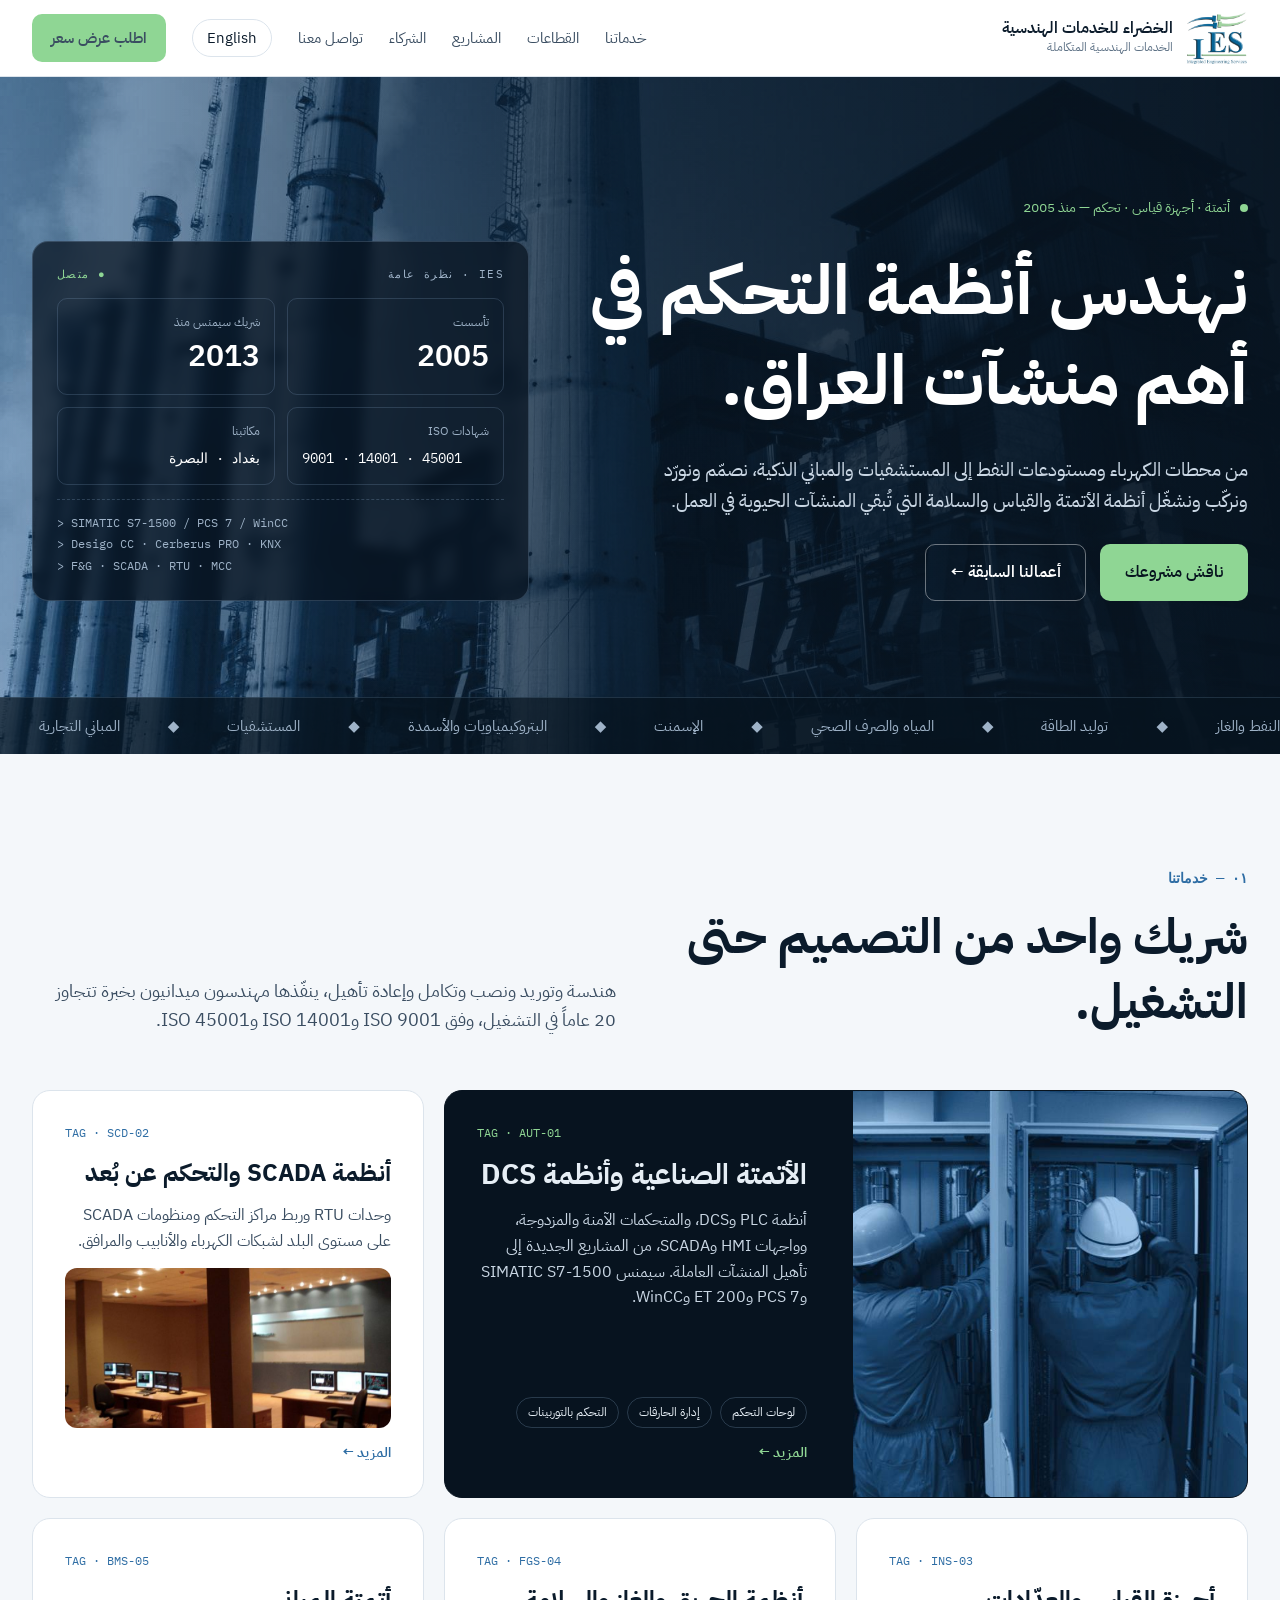
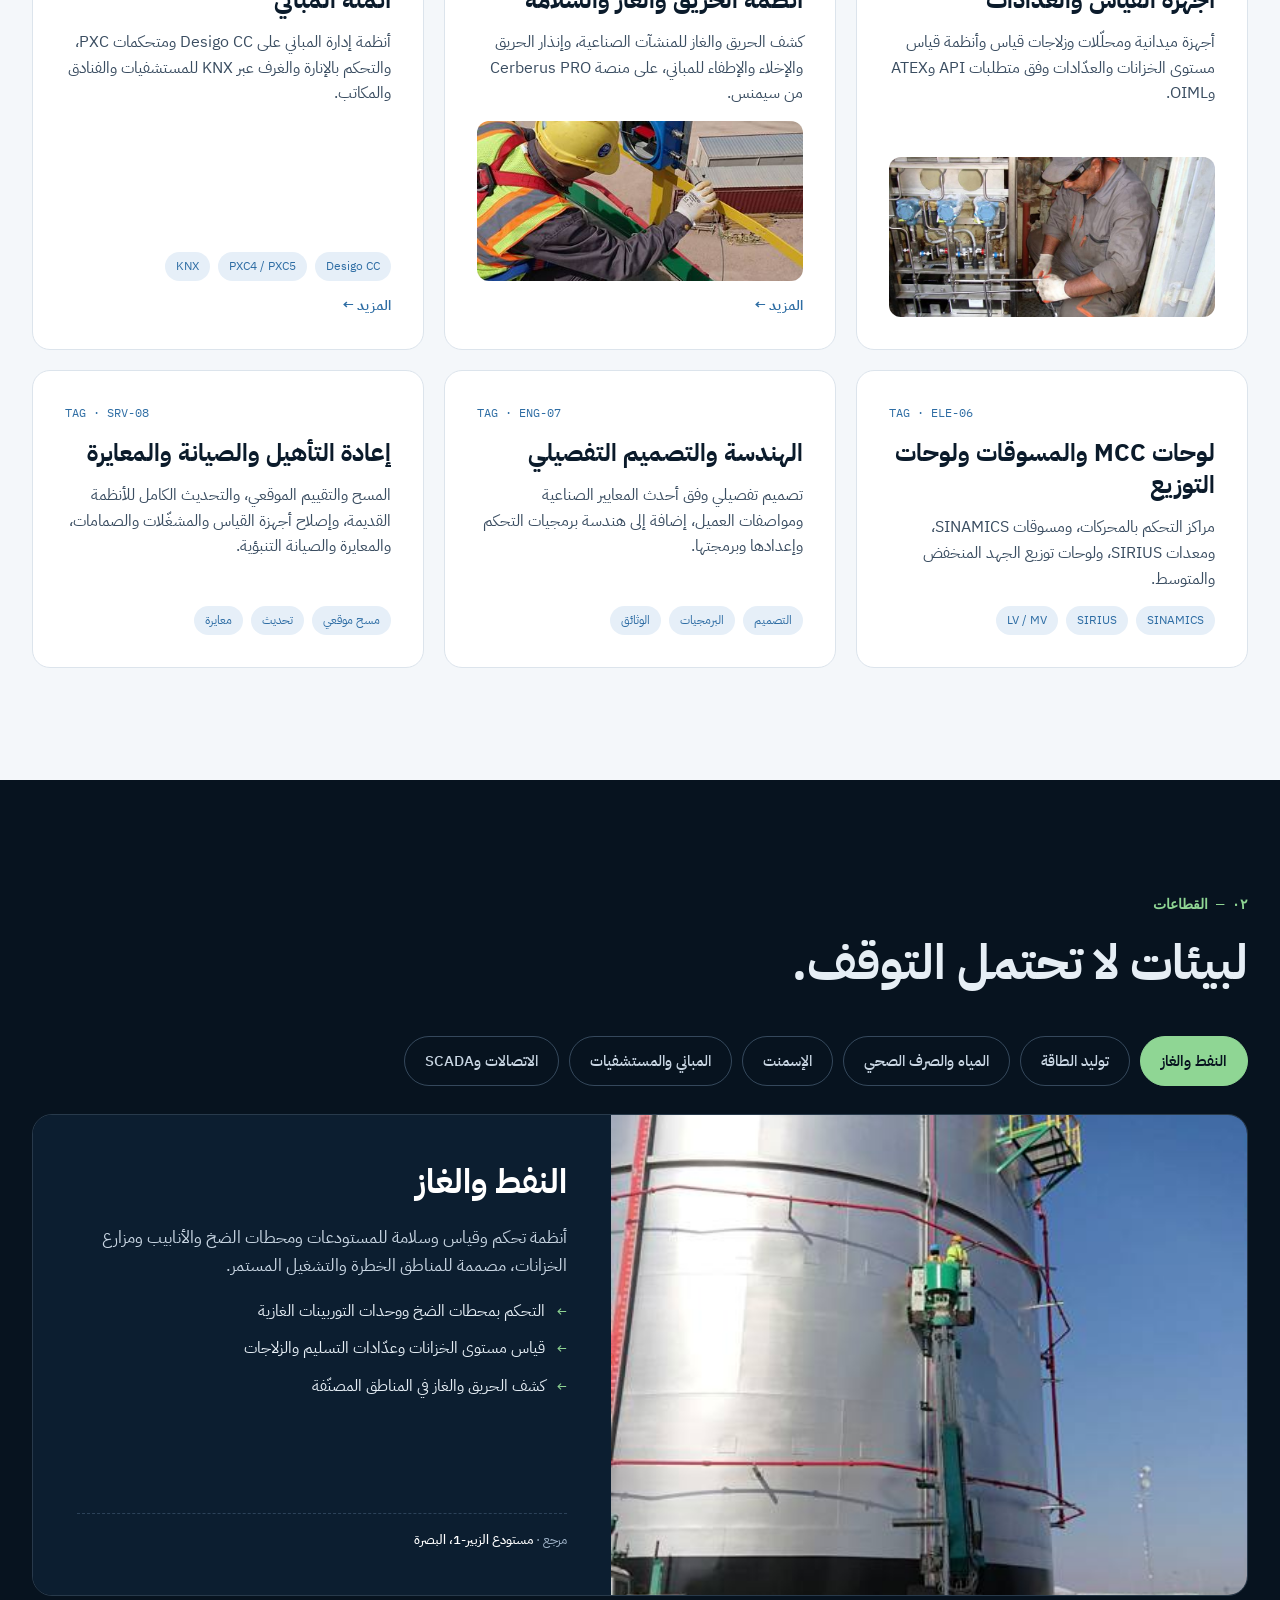
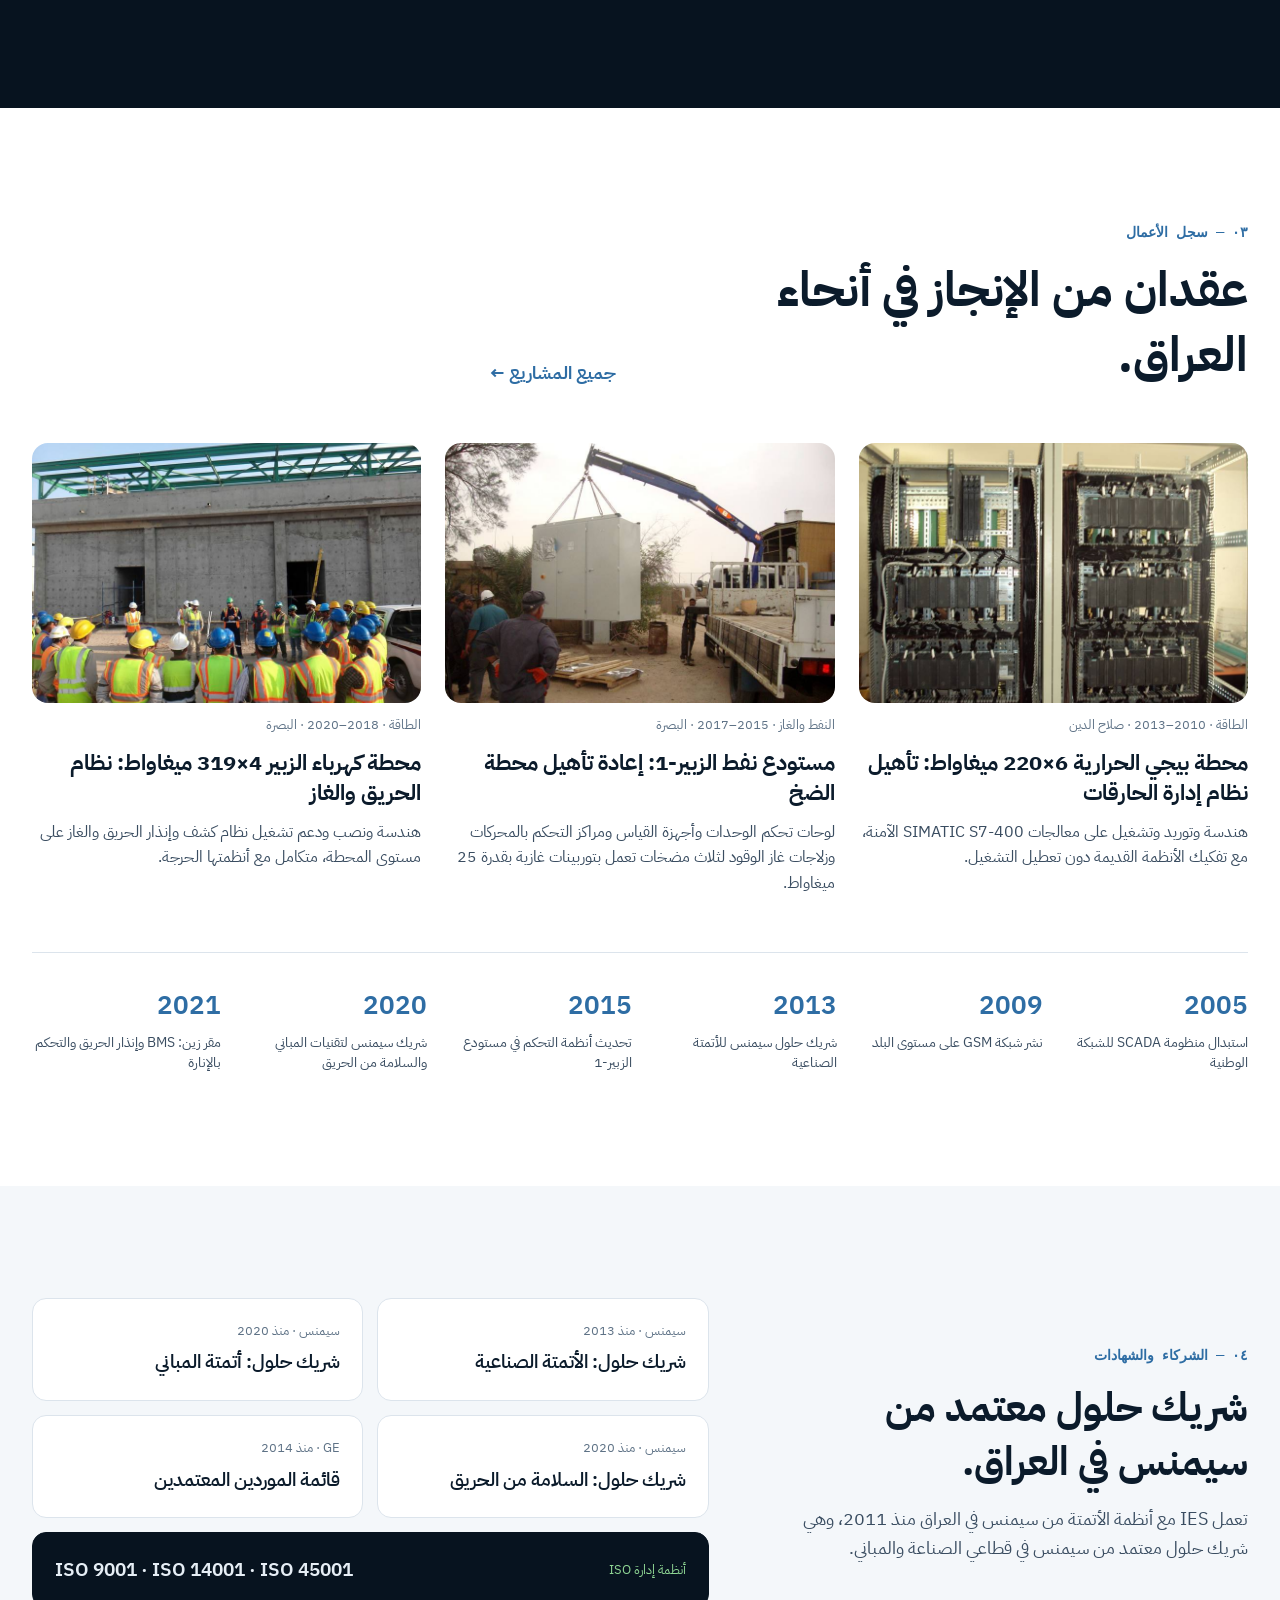
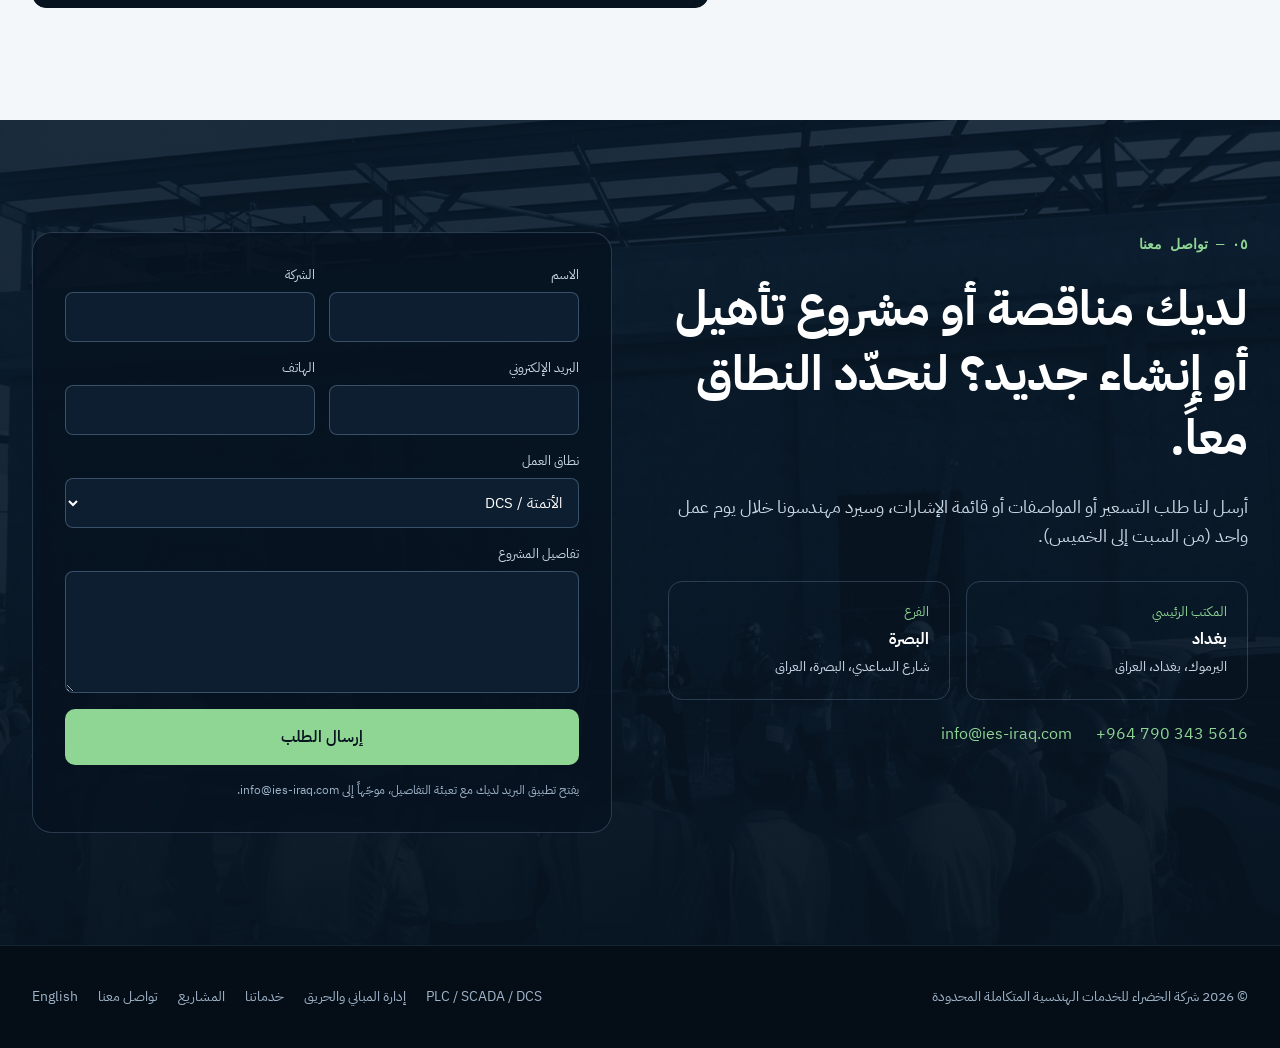
==== ar/index.html @ 43e73bf7 "Release IES-26-001-WEB-R5 (26.11.2026, Test): service pages BMS & Fire Safety, PLC/SCADA/DCS (EN+AR)" ====
<!doctype html>
<html lang="ar" dir="rtl">
<head>
<meta charset="utf-8">
<meta name="viewport" content="width=device-width, initial-scale=1">
<meta name="ies-site-id" content="IES-26-001-WEB-R5">
<meta name="ies-site-release" content="2026-11-26">
<meta name="robots" content="noindex, nofollow">
<meta name="ies-site-status" content="Test">
<link rel="canonical" href="https://al-khadraa.ai/ar/">
<link rel="alternate" hreflang="en" href="https://al-khadraa.ai/">
<link rel="alternate" hreflang="ar" href="https://al-khadraa.ai/ar/">
<link rel="alternate" hreflang="x-default" href="https://al-khadraa.ai/">
<title>الخضراء للخدمات الهندسية | أتمتة وتحكم في العراق</title>
<meta name="description" content="الخضراء للخدمات الهندسية المتكاملة، بغداد: أنظمة الأتمتة وPLC/SCADA وأجهزة القياس وكشف الحريق والغاز وإدارة المباني بتقنيات سيمنس في العراق منذ 2005.">
<link rel="icon" href="../favicon.ico">
<link rel="icon" type="image/png" href="../assets/img/favicon.png">
<link rel="preconnect" href="https://fonts.googleapis.com">
<link rel="preconnect" href="https://fonts.gstatic.com" crossorigin>
<link href="https://fonts.googleapis.com/css2?family=IBM+Plex+Sans+Arabic:wght@400;500;600;700&amp;family=IBM+Plex+Mono:wght@400;500&amp;family=Space+Grotesk:wght@600&amp;display=swap" rel="stylesheet">
<link rel="stylesheet" href="../assets/css/style.css">
<meta property="og:type" content="website">
<meta property="og:site_name" content="Al-Khadraa IES">
<meta property="og:title" content="الخضراء للخدمات الهندسية | أتمتة وتحكم في العراق">
<meta property="og:description" content="الخضراء للخدمات الهندسية المتكاملة، بغداد: أنظمة الأتمتة وPLC/SCADA وأجهزة القياس وكشف الحريق والغاز وإدارة المباني بتقنيات سيمنس في العراق منذ 2005.">
<meta property="og:url" content="https://al-khadraa.ai/ar/">
<meta property="og:image" content="https://al-khadraa.com/assets/img/og.jpg">
<meta property="og:locale" content="ar_IQ">
<meta property="og:locale:alternate" content="en_US">
<meta name="twitter:card" content="summary_large_image">
<script type="application/ld+json">{"@context": "https://schema.org", "@type": "ProfessionalService", "@id": "https://al-khadraa.com/#org", "name": "Al-Khadraa Integrated Engineering Services Co. Ltd.", "alternateName": ["Al-Khadraa IES", "IES", "الخضراء للخدمات الهندسية المتكاملة"], "url": "https://al-khadraa.com/", "logo": "https://al-khadraa.com/assets/img/logo-color.png", "image": "https://al-khadraa.com/assets/img/og.jpg", "foundingDate": "2005", "email": "info@ies-iraq.com", "telephone": "+964 790 343 5616", "areaServed": ["IQ", "Middle East"], "address": {"@type": "PostalAddress", "addressLocality": "Al-Yarmouk, Baghdad", "addressCountry": "IQ"}, "department": [{"@type": "ProfessionalService", "name": "Al-Khadraa IES Basra Branch", "address": {"@type": "PostalAddress", "streetAddress": "Al Saady Street", "addressLocality": "Basra", "addressCountry": "IQ"}}], "knowsAbout": ["Industrial automation", "PLC", "SCADA", "DCS", "Siemens SIMATIC", "Instrumentation", "Fire and gas systems", "Building management systems", "Fire alarm systems", "KNX"], "openingHours": "Sa-Th 08:00-16:00"}</script>
<script type="application/ld+json">{"@context": "https://schema.org", "@type": "WebPage", "url": "https://al-khadraa.ai/ar/", "name": "الخضراء للخدمات الهندسية | أتمتة وتحكم في العراق", "inLanguage": "ar", "description": "الخضراء للخدمات الهندسية المتكاملة، بغداد: أنظمة الأتمتة وPLC/SCADA وأجهزة القياس وكشف الحريق والغاز وإدارة المباني بتقنيات سيمنس في العراق منذ 2005.", "publisher": {"@id": "https://al-khadraa.com/#org"}}</script>
</head>
<body>
<a class="skip" href="#main">انتقل إلى المحتوى</a>

<header class="hdr">
<div class="wrap">
<a class="brand" href="index.html" aria-label="الصفحة الرئيسية">
<img src="../assets/img/logo-color.png" alt="شعار IES" width="63" height="52">
<span><b>الخضراء للخدمات الهندسية</b><small>الخدمات الهندسية المتكاملة</small></span>
</a>
<button class="menu-btn" type="button" aria-label="القائمة" aria-expanded="false" aria-controls="nav"><svg width="20" height="20" viewBox="0 0 24 24" fill="none" stroke="currentColor" stroke-width="2" stroke-linecap="round" aria-hidden="true"><path d="M4 7h16M4 12h16M4 17h16"/></svg></button>
<nav class="nav" id="nav" aria-label="القائمة الرئيسية">
<a href="#capabilities">خدماتنا</a>
<a href="#industries">القطاعات</a>
<a href="projects.html">المشاريع</a>
<a href="#partners">الشركاء</a>
<a href="#contact">تواصل معنا</a>
<a class="lang" href="../" lang="en" hreflang="en">English</a>
<a class="btn btn-g" href="#contact">اطلب عرض سعر</a>
</nav>
</div>
</header>

<main id="main">
<section class="hero dark" aria-labelledby="h1">
<div class="wrap">
<div class="copy">
<div class="live"><span class="dot"></span>أتمتة · أجهزة قياس · تحكم — منذ 2005</div>
<h1 id="h1">نهندس أنظمة التحكم في أهم منشآت العراق.</h1>
<p>من محطات الكهرباء ومستودعات النفط إلى المستشفيات والمباني الذكية، نصمّم ونورّد ونركّب ونشغّل أنظمة الأتمتة والقياس والسلامة التي تُبقي المنشآت الحيوية في العمل.</p>
<div class="ctas"><a class="btn btn-g" href="#contact">ناقش مشروعك</a><a class="btn btn-o" href="projects.html">أعمالنا السابقة ←</a></div>
</div>
<div class="hud" aria-label="نظرة عامة على الشركة">
<div class="hud-top"><span>IES · نظرة عامة</span><span>● متصل</span></div>
<div class="hud-grid">
<div class="hud-cell"><small>تأسست</small><strong>2005</strong></div>
<div class="hud-cell"><small>شريك سيمنس منذ</small><strong>2013</strong></div>
<div class="hud-cell"><small>شهادات ISO</small><span dir="ltr">9001 · 14001 · 45001</span></div>
<div class="hud-cell"><small>مكاتبنا</small><span>بغداد · البصرة</span></div>
</div>
<div class="hud-log">&gt; SIMATIC S7-1500 / PCS 7 / WinCC<br>&gt; Desigo CC · Cerberus PRO · KNX<br>&gt; F&amp;G · SCADA · RTU · MCC</div>
</div>
</div>
<div class="marquee" aria-hidden="true"><div class="marquee-track">
<span>النفط والغاز</span><span>◆</span><span>توليد الطاقة</span><span>◆</span><span>المياه والصرف الصحي</span><span>◆</span><span>الإسمنت</span><span>◆</span><span>البتروكيمياويات والأسمدة</span><span>◆</span><span>المستشفيات</span><span>◆</span><span>المباني التجارية</span><span>◆</span><span>الصناعات الدوائية</span><span>◆</span>
<span>النفط والغاز</span><span>◆</span><span>توليد الطاقة</span><span>◆</span><span>المياه والصرف الصحي</span><span>◆</span><span>الإسمنت</span><span>◆</span><span>البتروكيمياويات والأسمدة</span><span>◆</span><span>المستشفيات</span><span>◆</span><span>المباني التجارية</span><span>◆</span><span>الصناعات الدوائية</span><span>◆</span>
</div></div>
</section>

<section id="capabilities" class="sec" aria-labelledby="cap-h">
<div class="wrap">
<div class="sec-head rv">
<div class="t"><div class="eyebrow">٠١ — خدماتنا</div><h2 id="cap-h">شريك واحد من التصميم حتى التشغيل.</h2></div>
<p class="lead">هندسة وتوريد ونصب وتكامل وإعادة تأهيل، ينفّذها مهندسون ميدانيون بخبرة تتجاوز 20 عاماً في التشغيل، وفق ISO 9001 وISO 14001 وISO 45001.</p>
</div>
<div class="bento">
<article class="card feature rv">
<img src="../assets/img/panel-duo-sm.jpg" alt="مهندسو IES يوصلون لوحات تحكم PLC" loading="lazy" width="800" height="600">
<div class="in">
<div class="tag">TAG · AUT-01</div>
<h3>الأتمتة الصناعية وأنظمة DCS</h3>
<p>أنظمة PLC وDCS، والمتحكمات الآمنة والمزدوجة، وواجهات HMI وSCADA، من المشاريع الجديدة إلى تأهيل المنشآت العاملة. سيمنس SIMATIC S7-1500 وPCS 7 وET 200 وWinCC.</p>
<div class="chips"><span>لوحات التحكم</span><span>إدارة الحارقات</span><span>التحكم بالتوربينات</span></div>
<a class="more" href="plc-scada-automation.html">المزيد ←</a></div>
</article>
<article class="card rv"><div class="tag">TAG · SCD-02</div><h3>أنظمة SCADA والتحكم عن بُعد</h3><p>وحدات RTU وربط مراكز التحكم ومنظومات SCADA على مستوى البلد لشبكات الكهرباء والأنابيب والمرافق.</p><img src="../assets/img/control-sm.jpg" alt="محطات عمل غرفة تحكم SCADA" loading="lazy" width="800" height="600"><a class="more" href="plc-scada-automation.html">المزيد ←</a></article>
<article class="card rv"><div class="tag">TAG · INS-03</div><h3>أجهزة القياس والعدّادات</h3><p>أجهزة ميدانية ومحلّلات وزلاجات قياس وأنظمة قياس مستوى الخزانات والعدّادات وفق متطلبات API وATEX وOIML.</p><img src="../assets/img/instr-sm.jpg" alt="فني يعمل على مرسلات الضغط" loading="lazy" width="800" height="534"></article>
<article class="card rv"><div class="tag">TAG · FGS-04</div><h3>أنظمة الحريق والغاز والسلامة</h3><p>كشف الحريق والغاز للمنشآت الصناعية، وإنذار الحريق والإخلاء والإطفاء للمباني، على منصة Cerberus PRO من سيمنس.</p><img src="../assets/img/detector-sm.jpg" alt="تركيب كاشف غاز على خزان وقود" loading="lazy" width="450" height="800"><a class="more" href="bms-fire-safety.html">المزيد ←</a></article>
<article class="card rv"><div class="tag">TAG · BMS-05</div><h3>أتمتة المباني</h3><p>أنظمة إدارة المباني على Desigo CC ومتحكمات PXC، والتحكم بالإنارة والغرف عبر KNX للمستشفيات والفنادق والمكاتب.</p><div class="chips"><span>Desigo CC</span><span>PXC4 / PXC5</span><span>KNX</span></div><a class="more" href="bms-fire-safety.html">المزيد ←</a></article>
<article class="card rv"><div class="tag">TAG · ELE-06</div><h3>لوحات MCC والمسوقات ولوحات التوزيع</h3><p>مراكز التحكم بالمحركات، ومسوقات SINAMICS، ومعدات SIRIUS، ولوحات توزيع الجهد المنخفض والمتوسط.</p><div class="chips"><span>SINAMICS</span><span>SIRIUS</span><span>LV / MV</span></div></article>
<article class="card rv"><div class="tag">TAG · ENG-07</div><h3>الهندسة والتصميم التفصيلي</h3><p>تصميم تفصيلي وفق أحدث المعايير الصناعية ومواصفات العميل، إضافة إلى هندسة برمجيات التحكم وإعدادها وبرمجتها.</p><div class="chips"><span>التصميم</span><span>البرمجيات</span><span>الوثائق</span></div></article>
<article class="card rv"><div class="tag">TAG · SRV-08</div><h3>إعادة التأهيل والصيانة والمعايرة</h3><p>المسح والتقييم الموقعي، والتحديث الكامل للأنظمة القديمة، وإصلاح أجهزة القياس والمشغّلات والصمامات، والمعايرة والصيانة التنبؤية.</p><div class="chips"><span>مسح موقعي</span><span>تحديث</span><span>معايرة</span></div></article>
</div>
</div>
</section>

<section id="industries" class="sec dark" aria-labelledby="ind-h">
<div class="wrap">
<div class="sec-head rv" style="margin-bottom:40px">
<div class="t"><div class="eyebrow">٠٢ — القطاعات</div><h2 id="ind-h">لبيئات لا تحتمل التوقف.</h2></div>
</div>
<div class="tabs" role="tablist" aria-label="القطاعات">
<button class="tab" role="tab" id="t-og" aria-controls="p-og" aria-selected="true" tabindex="0">النفط والغاز</button>
<button class="tab" role="tab" id="t-pw" aria-controls="p-pw" aria-selected="false" tabindex="-1">توليد الطاقة</button>
<button class="tab" role="tab" id="t-wt" aria-controls="p-wt" aria-selected="false" tabindex="-1">المياه والصرف الصحي</button>
<button class="tab" role="tab" id="t-cm" aria-controls="p-cm" aria-selected="false" tabindex="-1">الإسمنت</button>
<button class="tab" role="tab" id="t-bd" aria-controls="p-bd" aria-selected="false" tabindex="-1">المباني والمستشفيات</button>
<button class="tab" role="tab" id="t-sc" aria-controls="p-sc" aria-selected="false" tabindex="-1">الاتصالات وSCADA</button>
</div>
<div class="panel" role="tabpanel" id="p-og" aria-labelledby="t-og"><img src="../assets/img/tank-sm.jpg" alt="كاشف غاز على خزان" loading="lazy"><div class="in"><h3>النفط والغاز</h3><p>أنظمة تحكم وقياس وسلامة للمستودعات ومحطات الضخ والأنابيب ومزارع الخزانات، مصممة للمناطق الخطرة والتشغيل المستمر.</p><ul><li>التحكم بمحطات الضخ ووحدات التوربينات الغازية</li><li>قياس مستوى الخزانات وعدّادات التسليم والزلاجات</li><li>كشف الحريق والغاز في المناطق المصنّفة</li></ul><div class="ref">مرجع · <b>مستودع الزبير-1، البصرة</b></div></div></div>
<div class="panel" role="tabpanel" id="p-pw" aria-labelledby="t-pw" hidden><img src="../assets/img/najaf-sm.jpg" alt="محطة كهرباء غازية قيد الإنشاء" loading="lazy"><div class="in"><h3>توليد الطاقة</h3><p>تأهيل وإنشاء أنظمة التحكم لمحطات الكهرباء الحرارية والغازية، من إدارة الحارقات إلى مد قابلوات DCS وفحصها وتشغيلها.</p><ul><li>إدارة الحارقات ومراقبة التوربينات</li><li>نصب أنظمة DCS وفحص الحلقات والتشغيل</li><li>أنظمة تسجيل البيانات ومراقبة المحطة بالكامل</li></ul><div class="ref">مرجع · <b>محطة بيجي الحرارية · محطة النجف الغازية · محطة السليمانية الغازية</b></div></div></div>
<div class="panel" role="tabpanel" id="p-wt" aria-labelledby="t-wt" hidden><img src="../assets/img/instr-sm.jpg" alt="مسارات القابلوات وأعمال النصب الحقلية" loading="lazy"><div class="in"><h3>المياه والصرف الصحي</h3><p>أنظمة PLC وSCADA لمحطات المعالجة وشبكات الضخ، مع تحكم مستقر بالجريان والضغط ومراقبة جودة المياه وضخ موفّر للطاقة.</p><ul><li>إعادة برمجة وتشغيل PLC محطات المعالجة</li><li>أجهزة قياس الجريان والمستوى والمحلّلات</li><li>المراقبة عن بُعد لمحطات الرفع</li></ul><div class="ref">مرجع · <b>وحدة معالجة المياه في محطة جنوب بغداد</b></div></div></div>
<div class="panel" role="tabpanel" id="p-cm" aria-labelledby="t-cm" hidden><img src="../assets/img/cement-plant-sm.jpg" alt="داخل لوحة PLC" loading="lazy"><div class="in"><h3>الإسمنت</h3><p>التحكم بالأفران والمبرّدات والكسارات والمسوقات والموازين لمعامل الإسمنت، لضبط أدق لتدفق المواد ودرجات الحرارة ونسب الخلط.</p><ul><li>تحديث أنظمة التحكم بالموازين</li><li>أنظمة مسوقات التيار المستمر للأفران والمبرّدات</li><li>التحكم بالكسارات وآلات التكديس والاستعادة</li></ul><div class="ref">مرجع · <b>معامل سمنت كبيسة · كركوك · الفلوجة</b></div></div></div>
<div class="panel" role="tabpanel" id="p-bd" aria-labelledby="t-bd" hidden><div class="in"><h3>المباني والمستشفيات</h3><p>أنظمة متكاملة لإدارة المباني وإنذار الحريق والإخلاء والتحكم بالإنارة للمستشفيات والمقرات والفنادق والمراكز التجارية، على منصة واحدة.</p><ul><li>إدارة المباني على Desigo CC بمتحكمات PXC</li><li>إنذار الحريق والإخلاء على Cerberus PRO</li><li>التحكم بالإنارة والغرف عبر KNX</li></ul><div class="ref">مرجع · <b>مقر زين · مستشفى النهروان، بغداد</b></div></div></div>
<div class="panel" role="tabpanel" id="p-sc" aria-labelledby="t-sc" hidden><img src="../assets/img/control-sm.jpg" alt="مركز تحكم SCADA" loading="lazy"><div class="in"><h3>الاتصالات وSCADA</h3><p>منظومات SCADA على مستوى البلد، وربط مراكز التحكم، والبنية التحتية للاتصالات، من المسح الموقعي حتى التشغيل.</p><ul><li>وصلات ICCP / TASE.2 بين مراكز التحكم</li><li>إضافة وحدات RTU وتكاملها مع SCADA</li><li>نشر شبكات المايكرويف وGSM</li></ul><div class="ref">مرجع · <b>منظومة SCADA الوطنية · وصلة سد الموصل – مركز السيطرة الوطني</b></div></div></div>
</div>
</section>

<section class="sec" style="background:#fff" aria-labelledby="tr-h">
<div class="wrap">
<div class="sec-head rv">
<div class="t"><div class="eyebrow">٠٣ — سجل الأعمال</div><h2 id="tr-h">عقدان من الإنجاز في أنحاء العراق.</h2></div>
<p class="lead"><a href="projects.html"><b>جميع المشاريع ←</b></a></p>
</div>
<div class="pgrid">
<a class="pcard rv" href="projects.html"><div class="ph"><img src="../assets/img/cabinet-sm.jpg" alt="لوحات PLC آمنة جديدة في محطة بيجي الحرارية" loading="lazy"></div><div class="meta">الطاقة · 2010–2013 · صلاح الدين</div><h3>محطة بيجي الحرارية 6×220 ميغاواط: تأهيل نظام إدارة الحارقات</h3><p>هندسة وتوريد وتشغيل على معالجات SIMATIC S7-400 الآمنة، مع تفكيك الأنظمة القديمة دون تعطيل التشغيل.</p></a>
<a class="pcard rv" href="projects.html"><div class="ph"><img src="../assets/img/crane-sm.jpg" alt="رفع لوحة تحكم في مستودع الزبير-1" loading="lazy"></div><div class="meta">النفط والغاز · 2015–2017 · البصرة</div><h3>مستودع نفط الزبير-1: إعادة تأهيل محطة الضخ</h3><p>لوحات تحكم الوحدات وأجهزة القياس ومراكز التحكم بالمحركات وزلاجات غاز الوقود لثلاث مضخات تعمل بتوربينات غازية بقدرة 25 ميغاواط.</p></a>
<a class="pcard rv" href="projects.html"><div class="ph"><img src="../assets/img/zppg-sm.jpg" alt="إيجاز السلامة في موقع محطة الزبير" loading="lazy"></div><div class="meta">الطاقة · 2018–2020 · البصرة</div><h3>محطة كهرباء الزبير 4×319 ميغاواط: نظام الحريق والغاز</h3><p>هندسة ونصب ودعم تشغيل نظام كشف وإنذار الحريق والغاز على مستوى المحطة، متكامل مع أنظمتها الحرجة.</p></a>
</div>
<div class="timeline rv">
<div><b>2005</b><span>استبدال منظومة SCADA للشبكة الوطنية</span></div>
<div><b>2009</b><span>نشر شبكة GSM على مستوى البلد</span></div>
<div><b>2013</b><span>شريك حلول سيمنس للأتمتة الصناعية</span></div>
<div><b>2015</b><span>تحديث أنظمة التحكم في مستودع الزبير-1</span></div>
<div><b>2020</b><span>شريك سيمنس لتقنيات المباني والسلامة من الحريق</span></div>
<div><b>2021</b><span>مقر زين: BMS وإنذار الحريق والتحكم بالإنارة</span></div>
</div>
</div>
</section>

<section id="partners" class="sec" aria-labelledby="pa-h">
<div class="wrap partners">
<div class="rv" style="display:flex;flex-direction:column;gap:16px">
<div class="eyebrow">٠٤ — الشركاء والشهادات</div>
<h2 id="pa-h" style="font-size:clamp(28px,3.4vw,40px)">شريك حلول معتمد من سيمنس في العراق.</h2>
<p class="lead">تعمل IES مع أنظمة الأتمتة من سيمنس في العراق منذ 2011، وهي شريك حلول معتمد من سيمنس في قطاعي الصناعة والمباني.</p>
</div>
<div class="badges rv">
<div class="badge"><small>سيمنس · منذ 2013</small><strong>شريك حلول: الأتمتة الصناعية</strong></div>
<div class="badge"><small>سيمنس · منذ 2020</small><strong>شريك حلول: أتمتة المباني</strong></div>
<div class="badge"><small>سيمنس · منذ 2020</small><strong>شريك حلول: السلامة من الحريق</strong></div>
<div class="badge"><small>GE · منذ 2014</small><strong>قائمة الموردين المعتمدين</strong></div>
<div class="badge wide"><small>أنظمة إدارة ISO</small><strong dir="ltr">ISO 9001 · ISO 14001 · ISO 45001</strong></div>
</div>
</div>
</section>

<section id="contact" class="sec contact" aria-labelledby="co-h">
<div class="wrap grid">
<div class="info rv">
<div class="eyebrow" style="color:var(--green)">٠٥ — تواصل معنا</div>
<h2 id="co-h" style="color:#fff">لديك مناقصة أو مشروع تأهيل أو إنشاء جديد؟ لنحدّد النطاق معاً.</h2>
<p class="lead" style="color:var(--txt-d)">أرسل لنا طلب التسعير أو المواصفات أو قائمة الإشارات، وسيرد مهندسونا خلال يوم عمل واحد (من السبت إلى الخميس).</p>
<div class="offices">
<div class="office"><small>المكتب الرئيسي</small><b>بغداد</b><span>اليرموك، بغداد، العراق</span></div>
<div class="office"><small>الفرع</small><b>البصرة</b><span>شارع الساعدي، البصرة، العراق</span></div>
</div>
<div class="direct"><a href="tel:+9647903435616" dir="ltr">+964 790 343 5616</a><a href="mailto:info@ies-iraq.com" dir="ltr">info@ies-iraq.com</a></div>
</div>
<form class="form rv" id="rfq" data-subject="طلب عرض سعر عبر الموقع" aria-label="طلب عرض سعر">
<div class="row">
<label>الاسم<input name="name" type="text" autocomplete="name" required></label>
<label>الشركة<input name="company" type="text" autocomplete="organization"></label>
</div>
<div class="row">
<label>البريد الإلكتروني<input name="email" type="email" autocomplete="email" dir="ltr" required></label>
<label>الهاتف<input name="phone" type="tel" autocomplete="tel" dir="ltr"></label>
</div>
<label>نطاق العمل<select name="scope"><option>الأتمتة / DCS</option><option>SCADA والتحكم عن بُعد</option><option>أجهزة القياس والعدّادات</option><option>الحريق والغاز / السلامة من الحريق</option><option>أتمتة المباني (BMS / KNX)</option><option>لوحات MCC والمسوقات ولوحات التوزيع</option><option>أخرى</option></select></label>
<label>تفاصيل المشروع<textarea name="details" rows="4"></textarea></label>
<button class="btn btn-g" type="submit">إرسال الطلب</button>
<p class="note">يفتح تطبيق البريد لديك مع تعبئة التفاصيل، موجّهاً إلى info@ies-iraq.com.</p>
</form>
</div>
</section>
</main>

<footer class="ftr">
<div class="wrap">
<span>© <span class="yr">2026</span> شركة الخضراء للخدمات الهندسية المتكاملة المحدودة</span>
<nav aria-label="روابط التذييل"><a href="plc-scada-automation.html">PLC / SCADA / DCS</a><a href="bms-fire-safety.html">إدارة المباني والحريق</a><a href="#capabilities">خدماتنا</a><a href="projects.html">المشاريع</a><a href="#contact">تواصل معنا</a><a href="../" lang="en">English</a></nav>
</div>
</footer>
<script src="../assets/js/main.js"></script>
</body>
</html>
---- assets/css/style.css ----
/* Al-Khadraa IES — site styles */
:root{
  --ink:#07131F; --ink-2:#0C1E30; --ink-3:#050E17;
  --line-d:rgba(158,196,232,.22); --mut-d:#9FB3C8; --txt-d:#C9D6E3;
  --paper:#F4F7FA; --white:#FFFFFF; --text:#0B1B2B; --mut:#3A4D61; --mut-2:#5E7286; --line:#DCE4EC;
  --blue:#2E6DA4; --blue-2:#4F81BD; --green:#8FD694; --green-2:#B9EBBB;
  --r:16px; --max:1280px;
  --f-head:'Space Grotesk',system-ui,sans-serif; --f-body:'Inter',system-ui,sans-serif; --f-mono:'IBM Plex Mono',ui-monospace,monospace;
}
html[lang="ar"]{--f-head:'IBM Plex Sans Arabic',system-ui,sans-serif;--f-body:'IBM Plex Sans Arabic',system-ui,sans-serif}
*{box-sizing:border-box}
html{scroll-behavior:smooth;scroll-padding-top:84px}
body{margin:0;font-family:var(--f-body);color:var(--text);background:var(--paper);line-height:1.6;-webkit-font-smoothing:antialiased}
img{max-width:100%;display:block}
a{color:var(--blue);text-decoration:none}a:hover{color:#1D4F7C}
:focus-visible{outline:3px solid var(--green);outline-offset:2px;border-radius:4px}
.wrap{max-width:var(--max);margin:0 auto;padding:0 32px}
.skip{position:absolute;top:8px;left:8px;transform:translateY(-200%);background:var(--white);padding:8px 14px;border-radius:8px;z-index:100}.skip:focus{transform:none}
.mono{font-family:var(--f-mono)}
html[lang="ar"] .mono{font-family:var(--f-body)}
.eyebrow{font-family:var(--f-mono);font-size:13px;letter-spacing:1.5px;text-transform:uppercase;color:var(--blue)}
html[lang="ar"] .eyebrow{letter-spacing:0;font-weight:600;font-size:14px}
.dark .eyebrow{color:var(--green)}
h1,h2,h3{font-family:var(--f-head);font-weight:600;margin:0;line-height:1.1}
html[lang="ar"] h1,html[lang="ar"] h2,html[lang="ar"] h3{line-height:1.35;font-weight:700}
h2{font-size:clamp(32px,4vw,48px);letter-spacing:-1px}
html[lang="ar"] h2{letter-spacing:0}
.lead{font-size:18px;color:var(--mut);margin:0}
.dark{background:var(--ink);color:#E6EEF5}.dark .lead{color:var(--txt-d)}
section{position:relative}
.sec{padding:112px 0}
.sec-head{display:grid;grid-template-columns:minmax(0,1fr) minmax(0,1fr);gap:48px;align-items:end;margin-bottom:56px}
.sec-head .t{display:flex;flex-direction:column;gap:16px}

/* buttons */
.btn{display:inline-flex;align-items:center;justify-content:center;gap:8px;font-weight:600;font-size:16px;padding:15px 24px;border-radius:10px;border:1px solid transparent;cursor:pointer;font-family:inherit;min-height:48px;transition:background .2s,color .2s,border-color .2s}
.btn-g{background:var(--green);color:var(--ink)}.btn-g:hover{background:var(--green-2);color:var(--ink)}
.btn-o{color:#fff;border-color:rgba(255,255,255,.4)}.btn-o:hover{border-color:#fff;color:#fff}
.btn-d{background:var(--ink);color:#fff}.btn-d:hover{background:#13304C;color:#fff}

/* header */
.hdr{position:sticky;top:0;z-index:50;background:rgba(255,255,255,.94);backdrop-filter:blur(10px);border-bottom:1px solid var(--line)}
.hdr .wrap{display:flex;align-items:center;justify-content:space-between;gap:24px;min-height:76px}
.brand{display:flex;align-items:center;gap:12px;color:var(--text)}
.brand img{height:52px;width:auto}
.brand b{display:block;font-family:var(--f-head);font-size:16px;font-weight:600;line-height:1.2}
.brand small{display:block;font-size:11px;letter-spacing:1.2px;text-transform:uppercase;color:var(--mut-2)}
html[lang="ar"] .brand small{letter-spacing:0;font-size:12px}
.nav{display:flex;align-items:center;gap:26px;font-size:15px}
.nav a{color:var(--mut)}.nav a:hover,.nav a[aria-current="page"]{color:var(--blue)}
.nav .lang{border:1px solid var(--line);padding:6px 14px;border-radius:999px;color:var(--text)}
.nav .btn{padding:11px 18px;min-height:44px;font-size:15px}
.menu-btn{display:none;width:44px;height:44px;border-radius:10px;border:1px solid var(--line);background:#fff;color:var(--text);align-items:center;justify-content:center;cursor:pointer}

/* hero */
.hero{background:linear-gradient(90deg,rgba(7,19,31,.95) 0%,rgba(7,19,31,.74) 48%,rgba(7,19,31,.18) 100%),url(../img/baiji-duo.jpg) center 30%/cover;color:#fff;overflow:hidden}
html[dir="rtl"] .hero{background:linear-gradient(270deg,rgba(7,19,31,.95) 0%,rgba(7,19,31,.74) 48%,rgba(7,19,31,.18) 100%),url(../img/baiji-duo.jpg) center 30%/cover}
.hero .wrap{display:grid;grid-template-columns:minmax(0,1.35fr) minmax(0,1fr);gap:48px;align-items:end;padding-top:120px;padding-bottom:96px}
.hero h1{font-size:clamp(40px,5.4vw,70px);letter-spacing:-1.6px;line-height:1.03;color:#fff}
html[lang="ar"] .hero h1{letter-spacing:0;line-height:1.3}
.hero .copy{display:flex;flex-direction:column;gap:28px}
.hero p{font-size:19px;color:var(--txt-d);max-width:600px;margin:0}
.live{display:flex;align-items:center;gap:10px;font-family:var(--f-mono);font-size:13px;color:var(--green);letter-spacing:1.5px;text-transform:uppercase}
html[lang="ar"] .live{font-family:var(--f-body);letter-spacing:0;font-size:14px}
.dot{width:8px;height:8px;border-radius:50%;background:var(--green);display:inline-block;animation:pulse 1.8s ease-in-out infinite}
@keyframes pulse{0%,100%{opacity:1}50%{opacity:.25}}
.ctas{display:flex;gap:14px;flex-wrap:wrap}
.hud{background:rgba(7,19,31,.72);border:1px solid var(--line-d);border-radius:16px;padding:24px;backdrop-filter:blur(6px);font-family:var(--f-mono);display:flex;flex-direction:column;gap:14px}
.hud-top{display:flex;justify-content:space-between;font-size:11px;color:var(--mut-d);letter-spacing:1.4px;text-transform:uppercase}.hud-top span:last-child{color:var(--green)}
.hud-grid{display:grid;grid-template-columns:repeat(2,minmax(0,1fr));gap:12px}
.hud-cell{border:1px solid rgba(158,196,232,.18);border-radius:10px;padding:14px}
.hud-cell small{display:block;font-size:11px;color:var(--mut-d)}
.hud-cell strong{display:block;font-family:var(--f-head);font-size:30px;font-weight:600;color:#fff}
.hud-cell span{display:block;font-size:14px;color:#fff;margin-top:6px}
html[lang="ar"] .hud-cell small{font-family:var(--f-body);font-size:12px}
.hud-log{font-size:12px;color:var(--mut-d);line-height:1.8;border-top:1px dashed var(--line-d);padding-top:12px;direction:ltr;text-align:left}
.marquee{border-top:1px solid rgba(158,196,232,.16);background:rgba(7,19,31,.7);overflow:hidden}
.marquee-track{display:flex;gap:48px;white-space:nowrap;padding:16px 0;width:max-content;font-family:var(--f-mono);font-size:13px;color:var(--mut-d);letter-spacing:1.5px;text-transform:uppercase;animation:mq 40s linear infinite}
html[lang="ar"] .marquee-track{font-family:var(--f-body);letter-spacing:0;font-size:15px;animation-name:mqr}
@keyframes mq{from{transform:translateX(0)}to{transform:translateX(-50%)}}
@keyframes mqr{from{transform:translateX(0)}to{transform:translateX(50%)}}

/* capabilities bento */
.bento{display:grid;grid-template-columns:repeat(3,minmax(0,1fr));gap:20px}
.card{background:#fff;border:1px solid var(--line);border-radius:18px;padding:32px;display:flex;flex-direction:column;gap:14px;transition:border-color .2s,transform .2s}
.card:hover{border-color:var(--blue);transform:translateY(-2px)}
.card h3{font-size:24px}
.card p{margin:0;color:var(--mut)}
.card .tag{font-family:var(--f-mono);font-size:12px;color:var(--blue);direction:ltr;text-align:start}
.card img{margin-top:auto;width:100%;height:160px;object-fit:cover;border-radius:12px}
.card.feature{grid-column:span 2;background:var(--ink);color:#E6EEF5;padding:0;display:grid;grid-template-columns:minmax(0,1fr) minmax(0,1fr);overflow:hidden;border-color:var(--ink)}
.card.feature img{height:100%;min-height:340px;margin:0;border-radius:0}
.card.feature .in{padding:32px;display:flex;flex-direction:column;gap:14px}
.card.feature p{color:var(--txt-d)}.card.feature .tag{color:var(--green)}.card.feature h3{font-size:28px}
.chips{display:flex;flex-wrap:wrap;gap:8px;font-size:12px;margin-top:auto}
.chips span{border-radius:999px;padding:5px 11px;background:#E6EFF8;color:var(--blue)}
.feature .chips span{background:transparent;border:1px solid var(--line-d);color:#E6EEF5}

/* industries */
.tabs{display:flex;flex-wrap:wrap;gap:10px;margin-bottom:28px}
.tab{cursor:pointer;font:inherit;font-size:15px;font-weight:500;padding:12px 20px;border-radius:999px;border:1px solid rgba(158,196,232,.3);background:transparent;color:var(--txt-d);min-height:44px}
.tab:hover{border-color:var(--green);color:#fff}
.tab[aria-selected="true"]{background:var(--green);border-color:var(--green);color:var(--ink);font-weight:600}
.panel{display:grid;grid-template-columns:minmax(0,1.1fr) minmax(0,1fr);border:1px solid var(--line-d);border-radius:20px;overflow:hidden}
.panel[hidden]{display:none}
.panel img{width:100%;height:480px;object-fit:cover}
.panel .in{padding:44px;display:flex;flex-direction:column;gap:20px;background:var(--ink-2)}
.panel h3{font-size:34px;color:#fff}
.panel p{margin:0;font-size:17px;color:var(--txt-d)}
.panel ul{margin:0;padding:0;list-style:none;display:flex;flex-direction:column;gap:12px}
.panel li{display:flex;gap:12px;align-items:flex-start}
.panel li::before{content:"→";font-family:var(--f-mono);color:var(--green)}
html[dir="rtl"] .panel li::before{content:"←"}
.ref{margin-top:auto;border-top:1px dashed var(--line-d);padding-top:16px;font-family:var(--f-mono);font-size:13px;color:var(--mut-d)}
html[lang="ar"] .ref{font-family:var(--f-body)}
.ref b{color:#fff;font-weight:500}

/* projects */
.pgrid{display:grid;grid-template-columns:repeat(3,minmax(0,1fr));gap:24px}
.pcard{color:inherit;display:flex;flex-direction:column;gap:12px}
.pcard .ph{border-radius:16px;overflow:hidden;height:260px}
.pcard .ph img{width:100%;height:100%;object-fit:cover;transition:transform .5s}
.pcard:hover .ph img{transform:scale(1.04)}
.meta{font-family:var(--f-mono);font-size:12px;color:var(--mut-2);letter-spacing:.5px}
html[lang="ar"] .meta{font-family:var(--f-body);font-size:13px;letter-spacing:0}
.pcard h3{font-size:22px;line-height:1.25;color:var(--text)}
.pcard p{margin:0;color:var(--mut)}
.timeline{border-top:1px solid var(--line);margin-top:56px;padding-top:32px;display:grid;grid-template-columns:repeat(6,minmax(0,1fr));gap:16px}
.timeline div{display:flex;flex-direction:column;gap:6px}
.timeline b{font-family:var(--f-head);font-size:26px;font-weight:600;color:var(--blue)}
.timeline span{font-size:14px;color:var(--mut);line-height:1.45}
.list{display:grid;grid-template-columns:repeat(3,minmax(0,1fr));gap:20px}
.pc{background:#fff;border:1px solid var(--line);border-radius:16px;overflow:hidden;display:flex;flex-direction:column;transition:transform .2s,border-color .2s}
.pc:hover{border-color:var(--blue);transform:translateY(-2px)}
.pc[hidden]{display:none}
.pc img{width:100%;height:200px;object-fit:cover}
.pc .in{padding:24px;display:flex;flex-direction:column;gap:10px;flex-grow:1}
.pc .top{display:flex;justify-content:space-between;gap:8px;font-family:var(--f-mono);font-size:12px;color:var(--blue)}
html[lang="ar"] .pc .top{font-family:var(--f-body);font-size:13px}
.pc .top span:last-child{color:var(--mut-2)}
.pc h2{font-size:20px;line-height:1.3;letter-spacing:0}
.pc p{margin:0;color:var(--mut);font-size:15px}
.pc .loc{margin-top:auto;padding-top:12px;border-top:1px dashed var(--line);font-size:13px;color:var(--mut-2)}
.filters{display:flex;justify-content:space-between;align-items:center;gap:16px;flex-wrap:wrap;margin-bottom:32px}
.fbtns{display:flex;flex-wrap:wrap;gap:8px}
.fbtn{cursor:pointer;font:inherit;font-size:14px;font-weight:500;padding:10px 16px;border-radius:999px;border:1px solid #C5D1DD;background:#fff;color:var(--mut);min-height:44px}
.fbtn:hover{border-color:var(--ink);color:var(--ink)}
.fbtn[aria-pressed="true"]{background:var(--ink);border-color:var(--ink);color:#fff;font-weight:600}
.count{font-family:var(--f-mono);font-size:13px;color:var(--mut-2)}
.phero{background:linear-gradient(90deg,rgba(7,19,31,.95) 0%,rgba(7,19,31,.76) 55%,rgba(7,19,31,.35) 100%),url(../img/hero-duo.jpg) center/cover;color:#fff}
html[dir="rtl"] .phero{background:linear-gradient(270deg,rgba(7,19,31,.95) 0%,rgba(7,19,31,.76) 55%,rgba(7,19,31,.35) 100%),url(../img/hero-duo.jpg) center/cover}
.phero .wrap{padding-top:96px;padding-bottom:80px;display:flex;flex-direction:column;gap:20px}
.phero h1{font-size:clamp(36px,4.6vw,60px);max-width:820px;letter-spacing:-1.4px;line-height:1.05}
html[lang="ar"] .phero h1{letter-spacing:0;line-height:1.35}
.phero p{max-width:640px;font-size:18px;color:var(--txt-d);margin:0}

/* partners */
.partners{display:grid;grid-template-columns:minmax(0,1fr) minmax(0,1.4fr);gap:56px;align-items:center}
.badges{display:grid;grid-template-columns:repeat(2,minmax(0,1fr));gap:14px}
.badge{background:#fff;border:1px solid var(--line);border-radius:14px;padding:22px;display:flex;flex-direction:column;gap:6px}
.badge small{font-family:var(--f-mono);font-size:12px;color:var(--mut-2)}
html[lang="ar"] .badge small{font-family:var(--f-body);font-size:13px}
.badge strong{font-family:var(--f-head);font-size:19px;font-weight:600}
.badge.wide{grid-column:span 2;background:var(--ink);color:#E6EEF5;border-color:var(--ink);flex-direction:row;justify-content:space-between;align-items:center;flex-wrap:wrap}
.badge.wide small{color:var(--green)}

/* contact */
.contact{background:linear-gradient(180deg,rgba(7,19,31,.82),rgba(7,19,31,.95)),url(../img/zppg-duo.jpg) center/cover;color:#E6EEF5}
html[dir="rtl"] .contact{background:linear-gradient(180deg,rgba(7,19,31,.82),rgba(7,19,31,.95)),url(../img/zppg-duo.jpg) center/cover}
.contact .grid{display:grid;grid-template-columns:minmax(0,1fr) minmax(0,1fr);gap:56px}
.contact .info{display:flex;flex-direction:column;gap:22px}
.offices{display:grid;grid-template-columns:repeat(2,minmax(0,1fr));gap:16px;margin-top:8px}
.office{border:1px solid var(--line-d);border-radius:14px;padding:20px;display:flex;flex-direction:column;gap:4px}
.office small{font-family:var(--f-mono);font-size:12px;color:var(--green)}
html[lang="ar"] .office small{font-family:var(--f-body);font-size:13px}
.office b{color:#fff}.office span{font-size:14px;color:var(--txt-d)}
.direct{display:flex;gap:24px;flex-wrap:wrap;font-size:16px}.direct a{color:var(--green)}.direct a:hover{color:var(--green-2)}
.form{background:rgba(7,19,31,.84);border:1px solid var(--line-d);border-radius:20px;padding:32px;display:flex;flex-direction:column;gap:16px}
.form .row{display:grid;grid-template-columns:repeat(2,minmax(0,1fr));gap:14px}
.form label{display:flex;flex-direction:column;gap:6px;font-size:13px;color:var(--txt-d)}
.form input,.form select,.form textarea{background:var(--ink-2);border:1px solid rgba(158,196,232,.3);border-radius:8px;padding:12px;color:#fff;font:inherit;font-size:15px;min-height:46px}
.form textarea{resize:vertical;min-height:110px}
.form input:focus,.form select:focus,.form textarea:focus{border-color:var(--green);outline:none}
.form .note{font-size:12px;color:var(--mut-d);margin:0}

/* footer */
.ftr{background:var(--ink-3);border-top:1px solid rgba(158,196,232,.12);color:var(--mut-d);font-size:14px}
.ftr .wrap{padding-top:40px;padding-bottom:40px;display:flex;justify-content:space-between;gap:24px;flex-wrap:wrap}
.ftr a{color:var(--mut-d)}.ftr a:hover{color:#fff}
.ftr nav{display:flex;gap:20px;flex-wrap:wrap}
.cta-band .wrap{padding-top:72px;padding-bottom:72px;display:flex;justify-content:space-between;align-items:center;gap:24px;flex-wrap:wrap}
.cta-band h2{font-size:clamp(26px,3vw,34px);max-width:660px;color:#fff;letter-spacing:0;line-height:1.2}

/* reveal */
.rv{opacity:0;transform:translateY(16px);transition:opacity .6s ease,transform .6s ease}
.rv.in{opacity:1;transform:none}
@media (prefers-reduced-motion:reduce){*{animation:none !important;transition:none !important}.rv{opacity:1;transform:none}}

/* responsive */
@media (max-width:1080px){
  .nav{display:none;position:absolute;top:100%;left:0;right:0;background:#fff;border-bottom:1px solid var(--line);flex-direction:column;align-items:stretch;gap:0;padding:8px 24px 20px}
  .nav.open{display:flex}
  .nav a{padding:12px 0;border-bottom:1px solid var(--line)}
  .nav .lang{border-radius:8px;text-align:center;margin-top:12px}
  .nav .btn{margin-top:12px}
  .menu-btn{display:inline-flex}
}
@media (max-width:900px){
  .wrap{padding:0 20px}
  .sec{padding:72px 0}
  .sec-head,.hero .wrap,.bento,.card.feature,.panel,.pgrid,.partners,.contact .grid,.list{grid-template-columns:minmax(0,1fr)}
  .card.feature{grid-column:auto}
  .card.feature img{min-height:220px}
  .hero .wrap{padding-top:88px;padding-bottom:64px}
  .hud{display:none}
  .panel img{height:260px}
  .panel .in{padding:28px}
  .timeline{grid-template-columns:repeat(2,minmax(0,1fr))}
  .brand small{display:none}
  .brand img{height:44px}
  .form .row,.offices{grid-template-columns:minmax(0,1fr)}
  .badges{grid-template-columns:minmax(0,1fr)}.badge.wide{grid-column:auto}
}
.gal-sec{padding-top:0}
.gal-lead{color:var(--mut);margin:8px 0 24px}
.gal{display:grid;grid-template-columns:repeat(4,1fr);gap:14px}
.gal figure{margin:0;border-radius:12px;overflow:hidden;background:#fff;border:1px solid var(--line)}
.gal img{width:100%;height:190px;object-fit:cover;display:block}
.gal figcaption{padding:10px 12px;font-size:13px;color:var(--mut)}
@media(max-width:1080px){.gal{grid-template-columns:repeat(2,1fr)}}
@media(max-width:560px){.gal{grid-template-columns:1fr}.gal img{height:220px}}
.panel:not(:has(img)){grid-template-columns:1fr}
/* R5: service pages */
.steps{list-style:none;margin:40px 0 0;padding:0;display:grid;grid-template-columns:repeat(6,minmax(0,1fr));gap:16px}
.steps li{border-top:2px solid var(--green);padding-top:16px;display:flex;flex-direction:column;gap:6px}
.steps b{font-family:var(--f-mono);font-size:13px;color:var(--green)}
.steps strong{color:#fff;font-size:17px}
.steps span{font-size:14px;color:var(--txt-d);line-height:1.45}
.svc-proj{display:grid;grid-template-columns:repeat(3,minmax(0,1fr));gap:28px}
.svc-proj .pcard.noimg{border:1px solid var(--line);border-radius:16px;padding:24px;justify-content:flex-start}
.faq{max-width:860px;display:flex;flex-direction:column;gap:12px}
.faq h2{margin:4px 0 16px}
.faq details{border:1px solid var(--line);border-radius:14px;background:#fff;padding:18px 22px}
.faq summary{cursor:pointer;font-weight:600;font-size:17px}
.faq details p{margin:12px 0 0;color:var(--mut)}
.cta-band .ctas{align-items:center}
.card .more{font-weight:600;color:var(--blue);font-size:14px}
.card.feature .more{color:var(--green)}
@media (max-width:1080px){.steps{grid-template-columns:repeat(3,minmax(0,1fr))}.svc-proj{grid-template-columns:repeat(2,minmax(0,1fr))}}
@media (max-width:600px){.steps,.svc-proj{grid-template-columns:minmax(0,1fr)}}
.bento.svc .card:last-child:not(.feature){grid-column:span 3}
@media (max-width:900px){.bento.svc .card:last-child:not(.feature){grid-column:auto}}
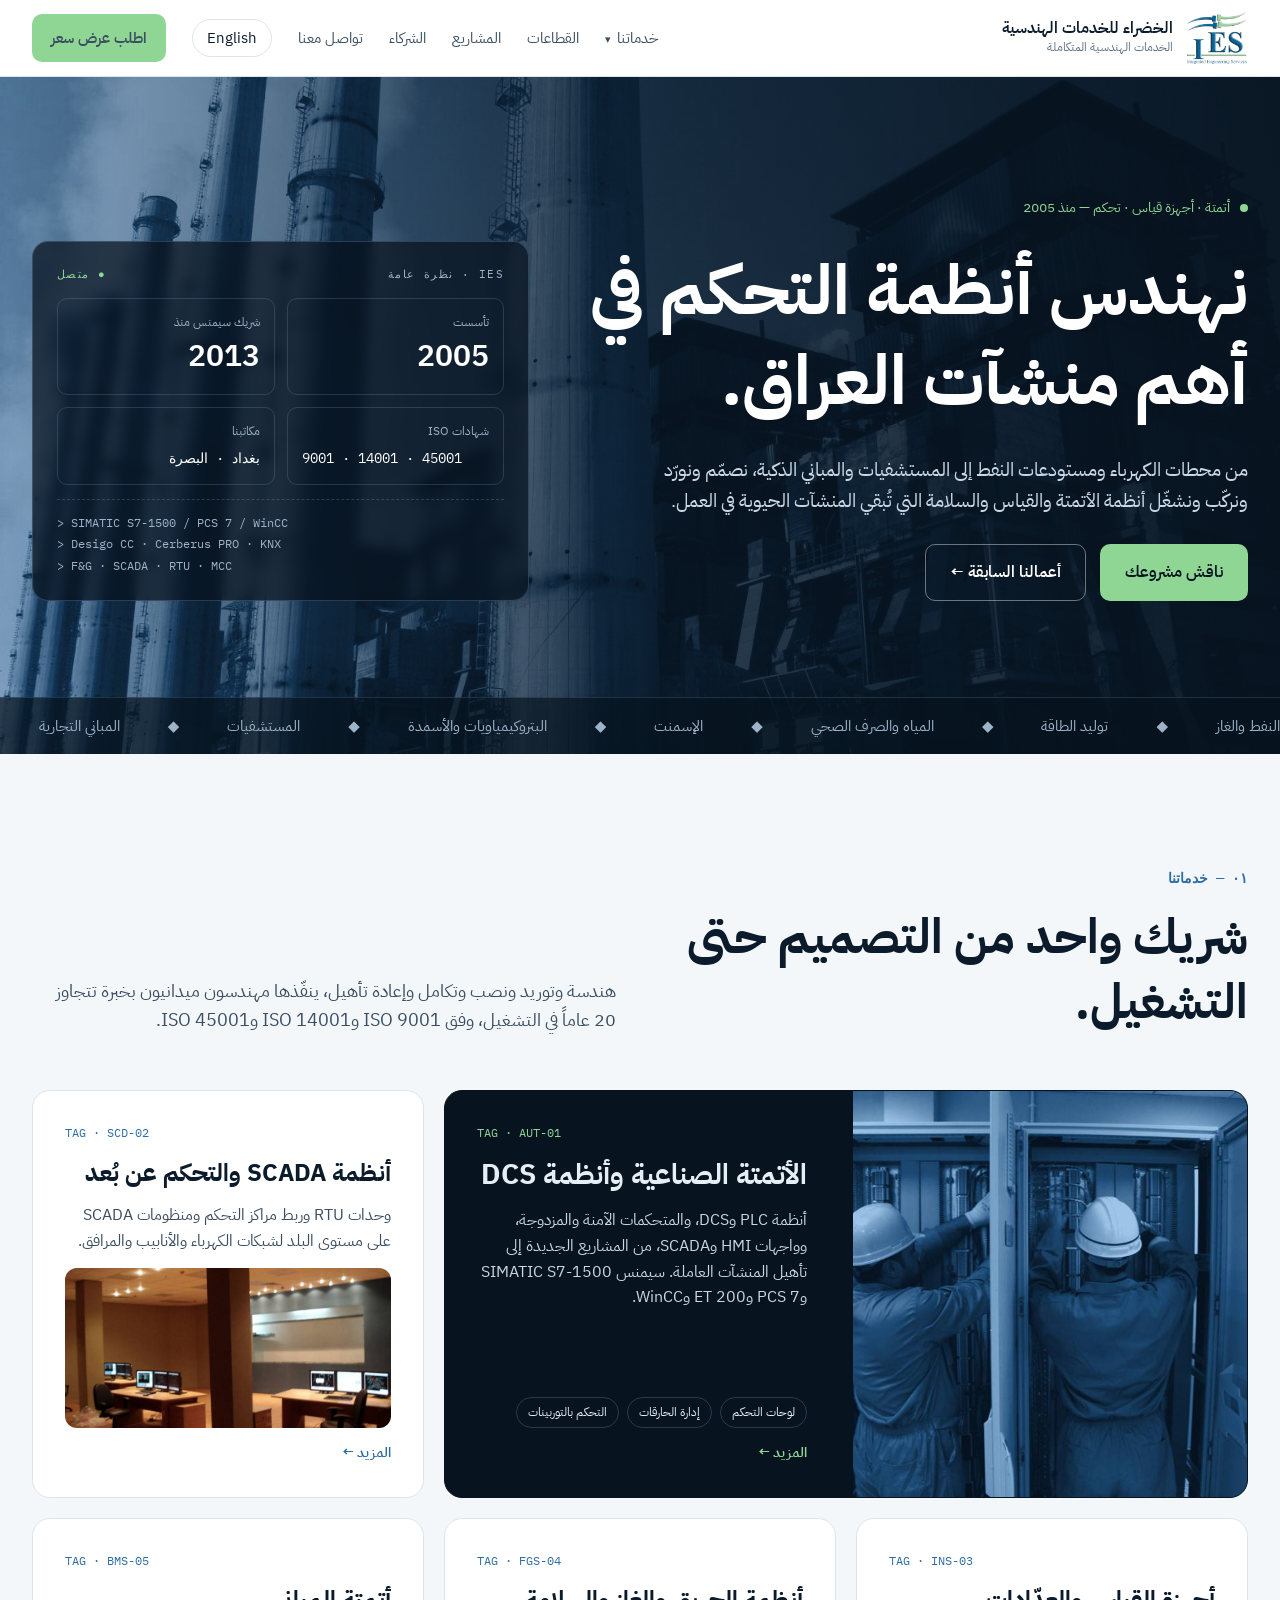
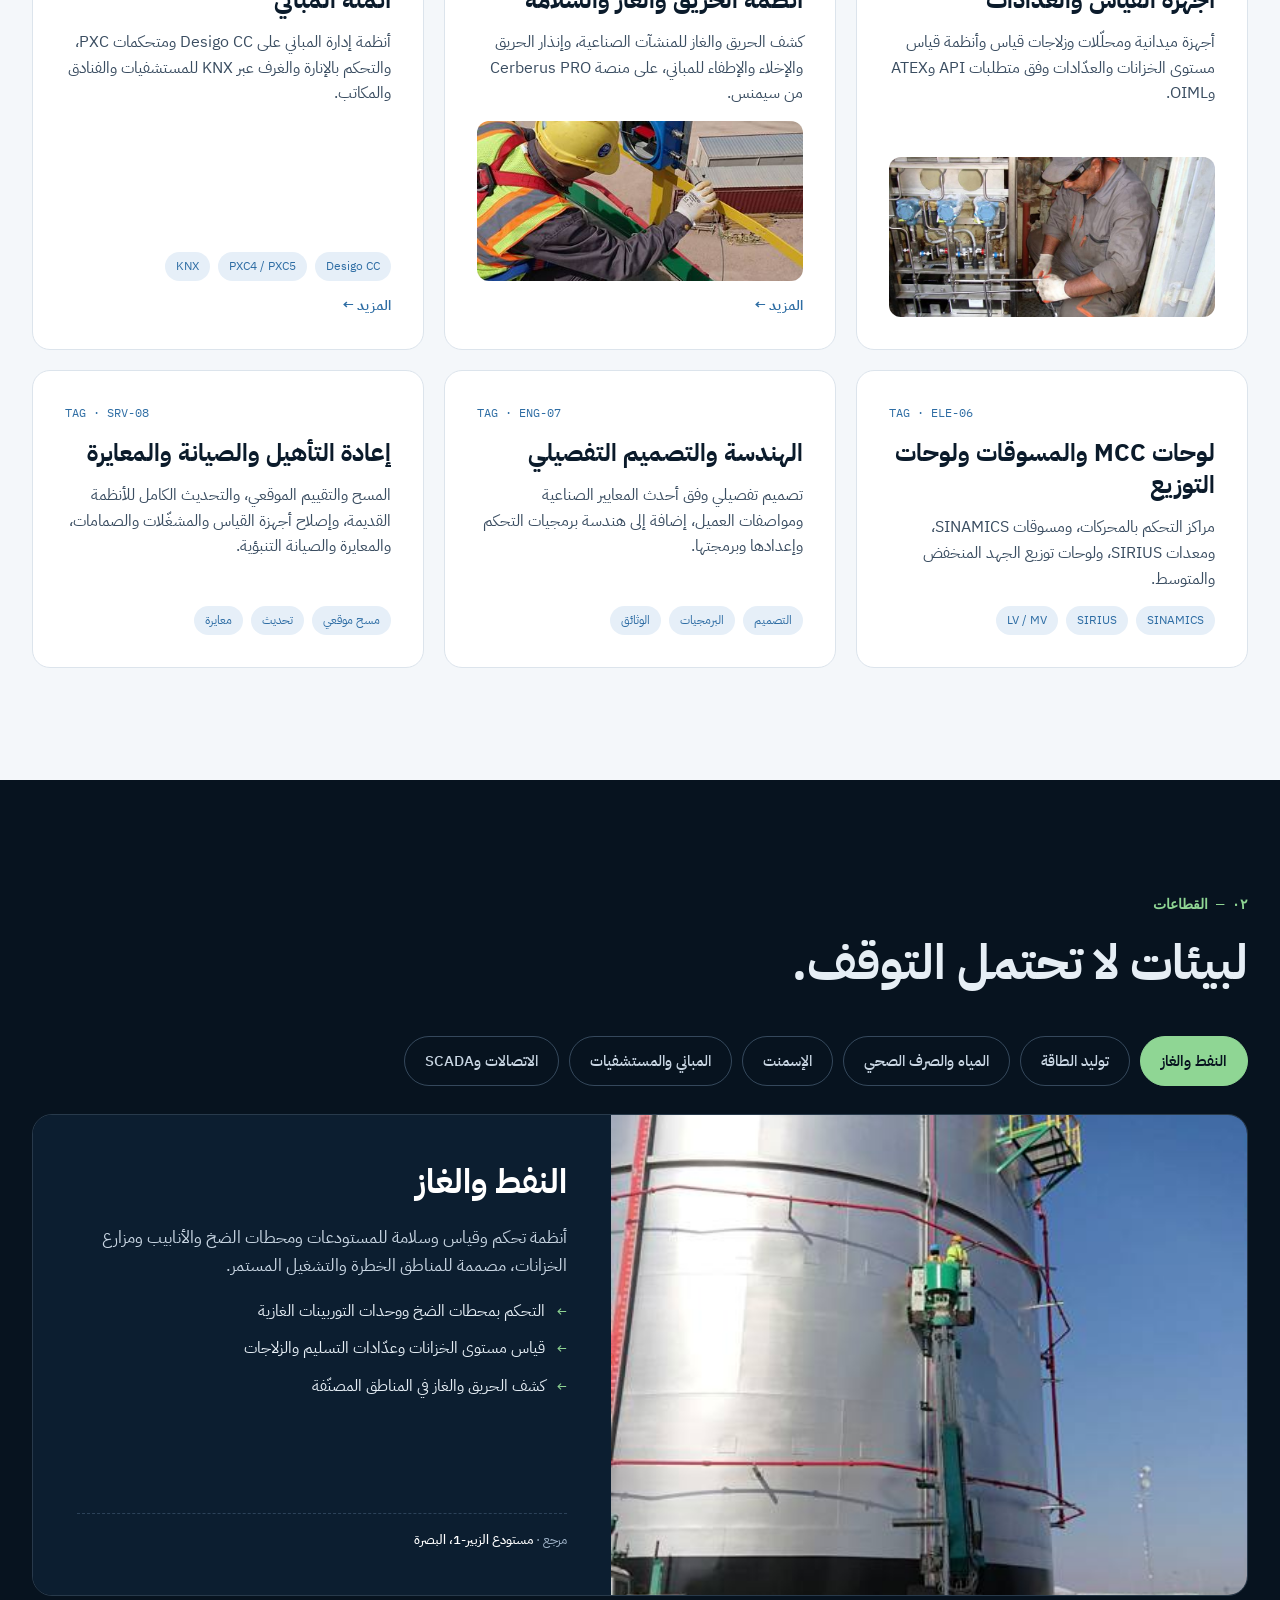
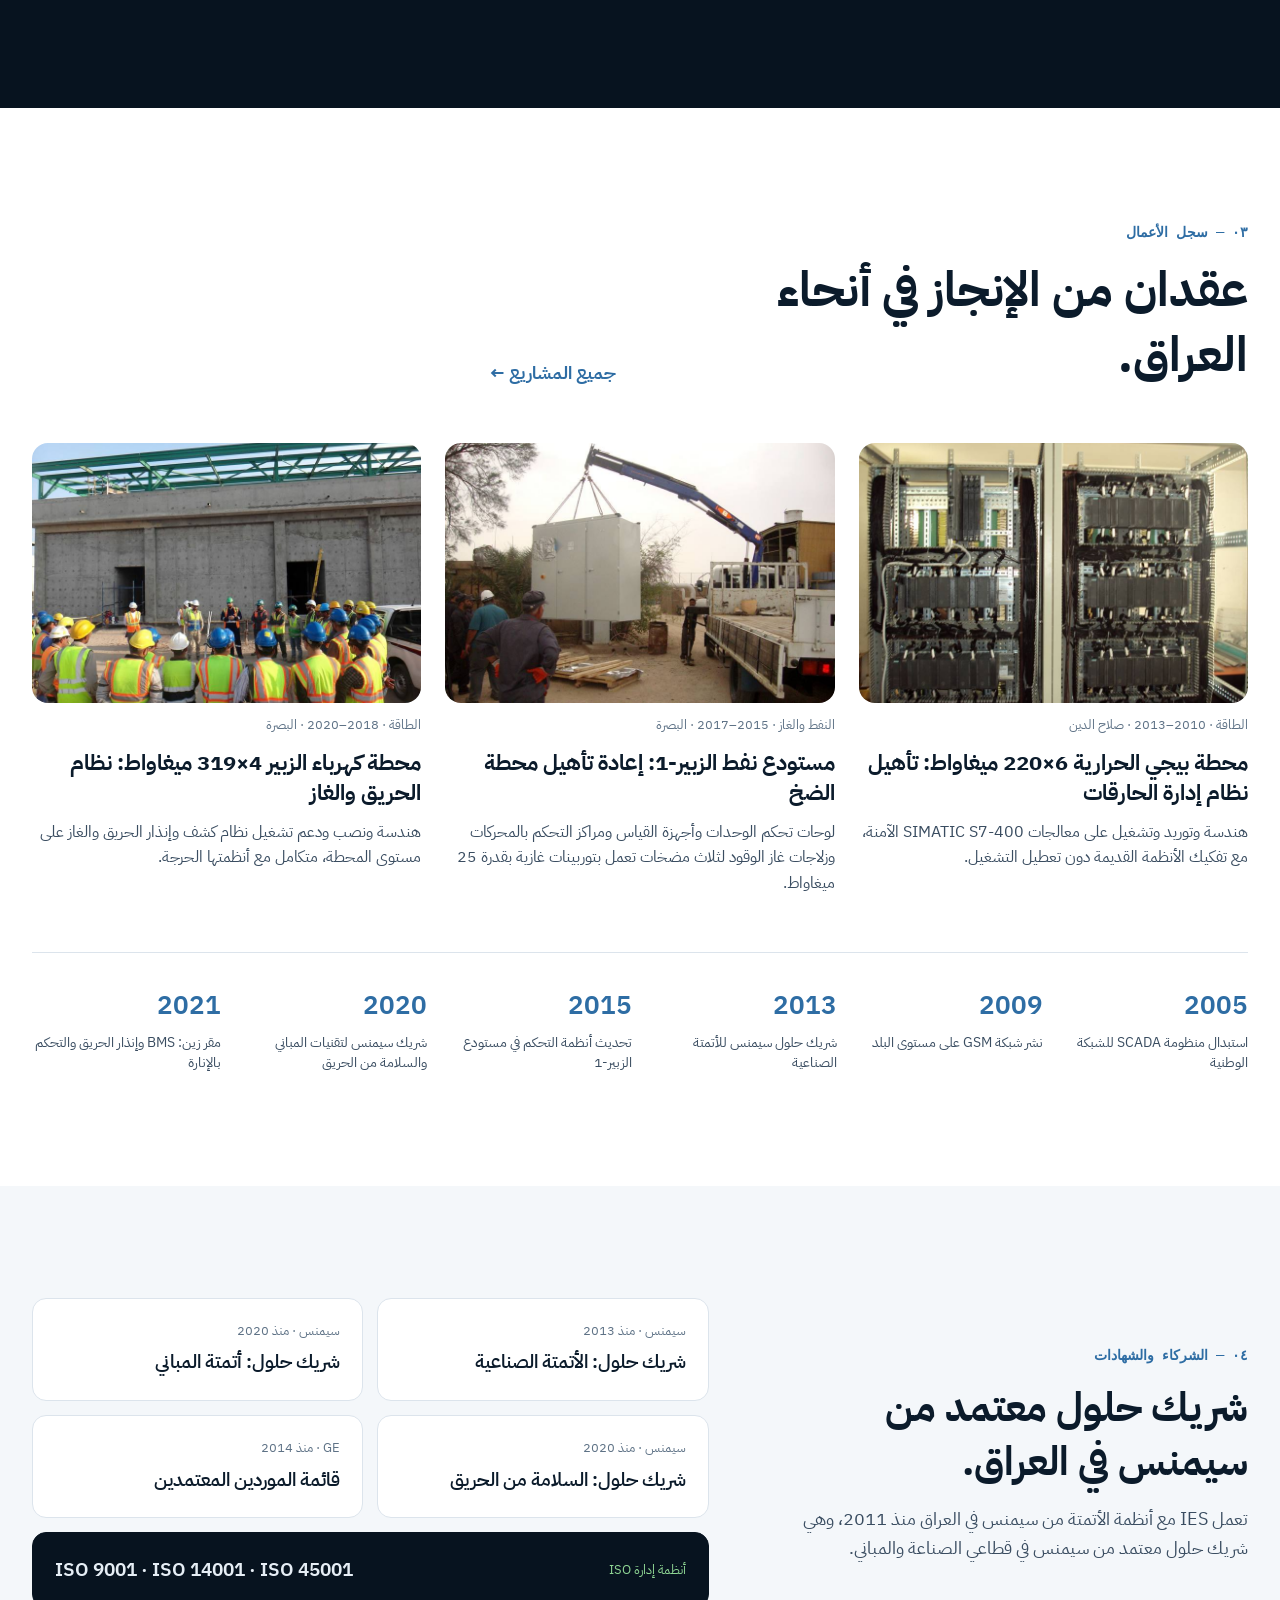
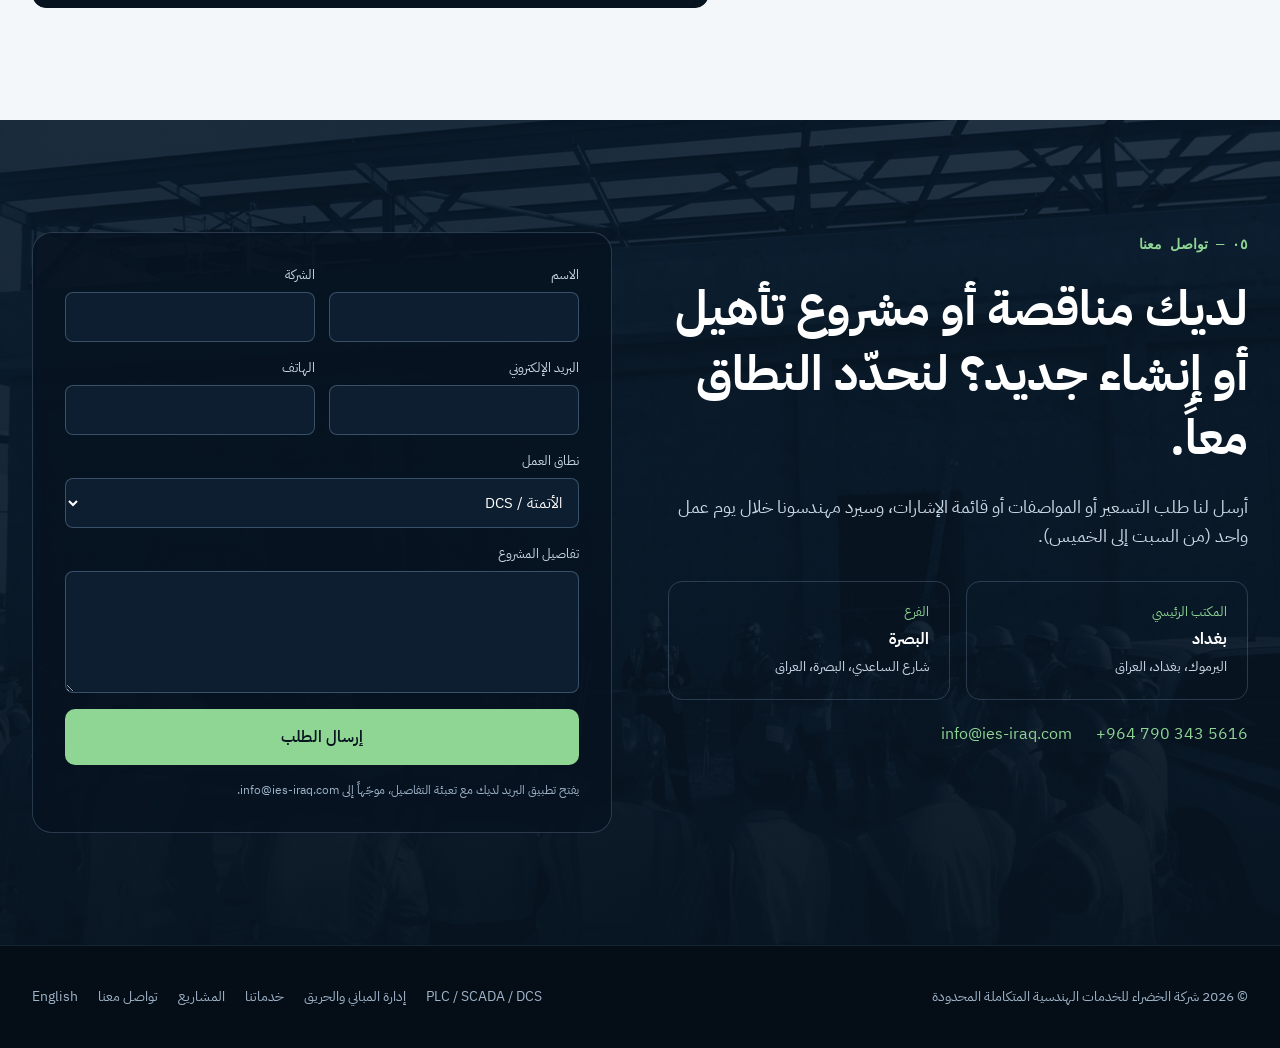
==== commit df21eb04: "R5: Services drop-down in top menu (EN+AR) Co-Authored-By: Claude Opus 5.5 <noreply@anthropic.com> C" ====
--- a/ar/index.html
+++ b/ar/index.html
@@ -42,7 +42,7 @@
 </a>
 <button class="menu-btn" type="button" aria-label="القائمة" aria-expanded="false" aria-controls="nav"><svg width="20" height="20" viewBox="0 0 24 24" fill="none" stroke="currentColor" stroke-width="2" stroke-linecap="round" aria-hidden="true"><path d="M4 7h16M4 12h16M4 17h16"/></svg></button>
 <nav class="nav" id="nav" aria-label="القائمة الرئيسية">
-<a href="#capabilities">خدماتنا</a>
+<div class="dd"><a class="dd-t" href="#capabilities" aria-haspopup="true">خدماتنا <span aria-hidden="true">▾</span></a><div class="dd-m"><a href="plc-scada-automation.html">PLC / SCADA / DCS</a><a href="bms-fire-safety.html">إدارة المباني والحريق</a><a href="#capabilities">جميع الخدمات</a></div></div>
 <a href="#industries">القطاعات</a>
 <a href="projects.html">المشاريع</a>
 <a href="#partners">الشركاء</a>
--- a/assets/css/style.css
+++ b/assets/css/style.css
@@ -250,3 +250,16 @@
 @media (max-width:600px){.steps,.svc-proj{grid-template-columns:minmax(0,1fr)}}
 .bento.svc .card:last-child:not(.feature){grid-column:span 3}
 @media (max-width:900px){.bento.svc .card:last-child:not(.feature){grid-column:auto}}
+/* R5: Services drop-down */
+.dd{position:relative;display:flex;align-items:center}
+.dd-t span{font-size:11px;margin-inline-start:2px}
+.dd-m{display:none;position:absolute;top:100%;inset-inline-start:-12px;min-width:220px;background:#fff;border:1px solid var(--line);border-radius:12px;box-shadow:0 12px 32px rgba(7,19,31,.12);padding:8px;flex-direction:column;z-index:60}
+.dd-m a{padding:10px 12px;border-radius:8px;white-space:nowrap}
+.dd-m a:hover{background:#E6EFF8}
+.dd:hover .dd-m,.dd:focus-within .dd-m{display:flex}
+@media (max-width:1080px){
+  .dd{flex-direction:column;align-items:stretch}
+  .dd-m{display:flex;position:static;box-shadow:none;border:0;padding:0 0 0 16px;min-width:0;background:transparent}
+  [dir=rtl] .dd-m{padding:0 16px 0 0}
+  .dd-m a{border-radius:0}
+}
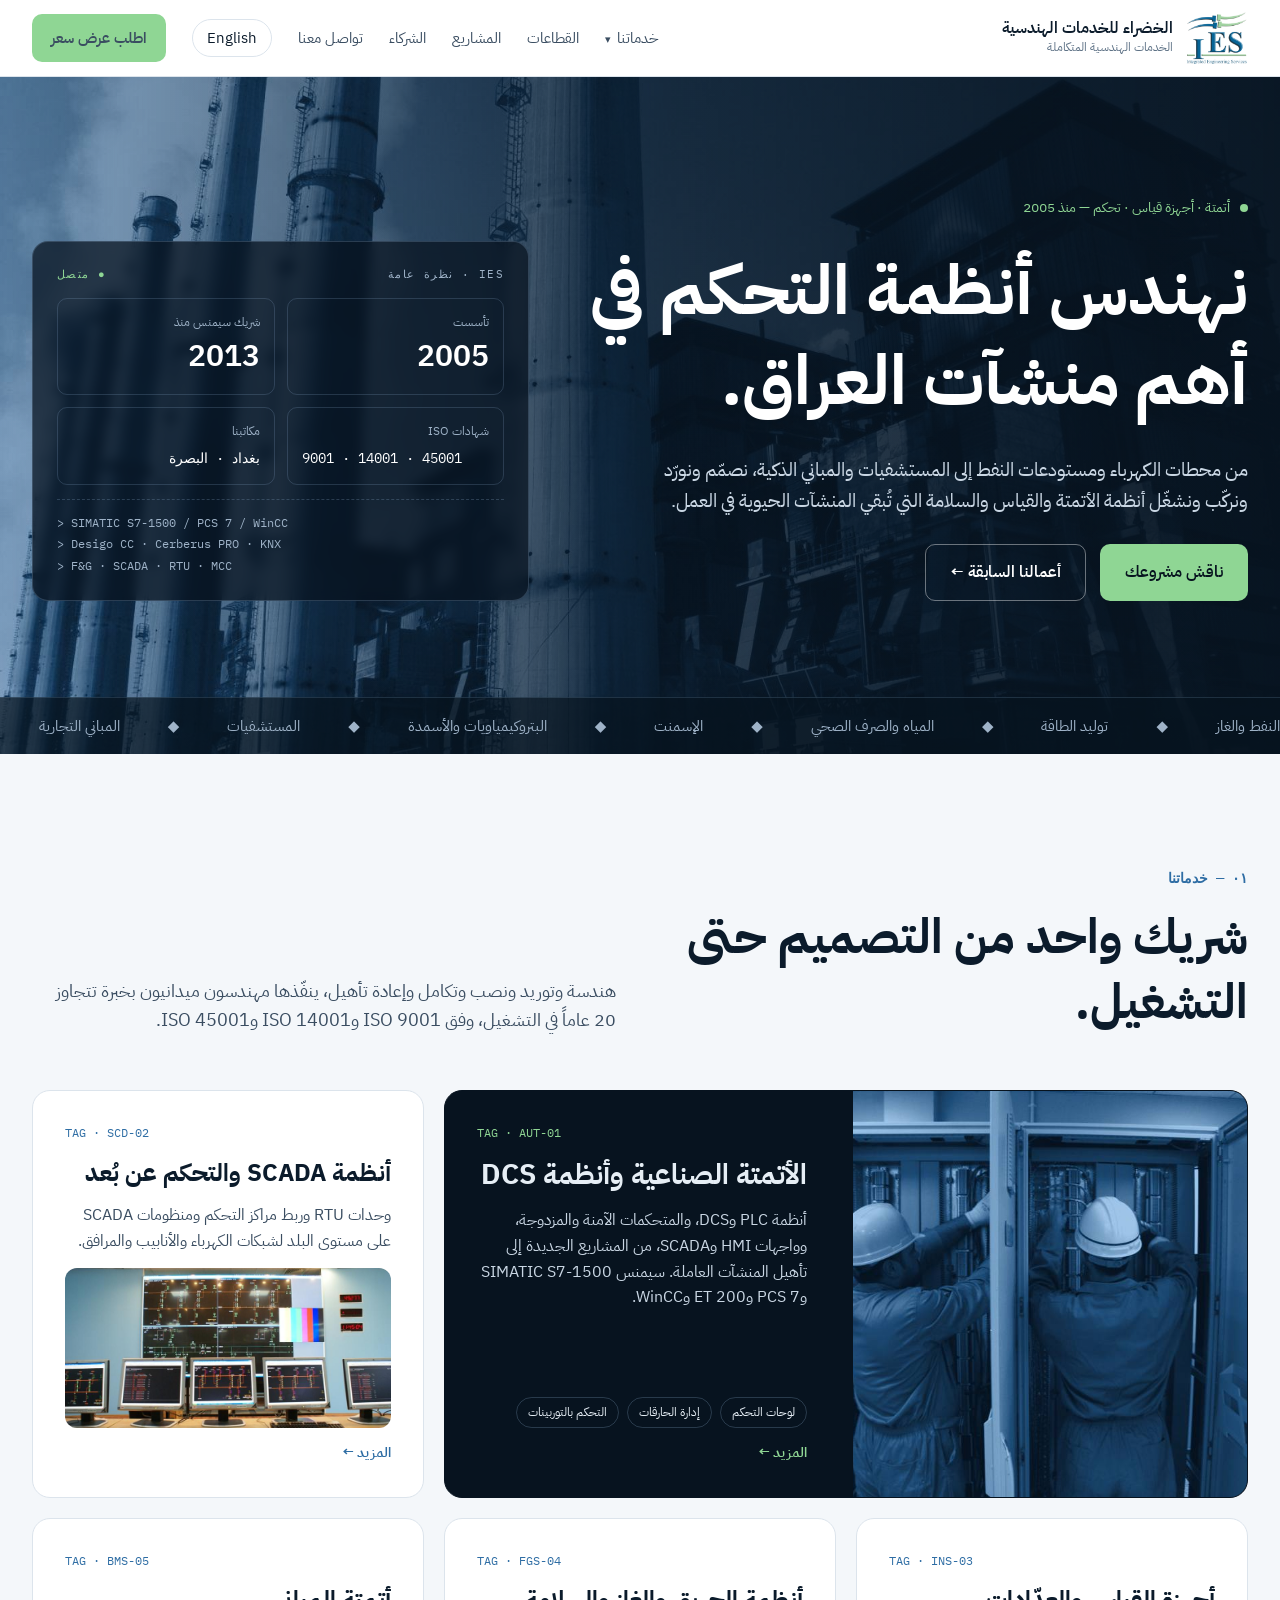
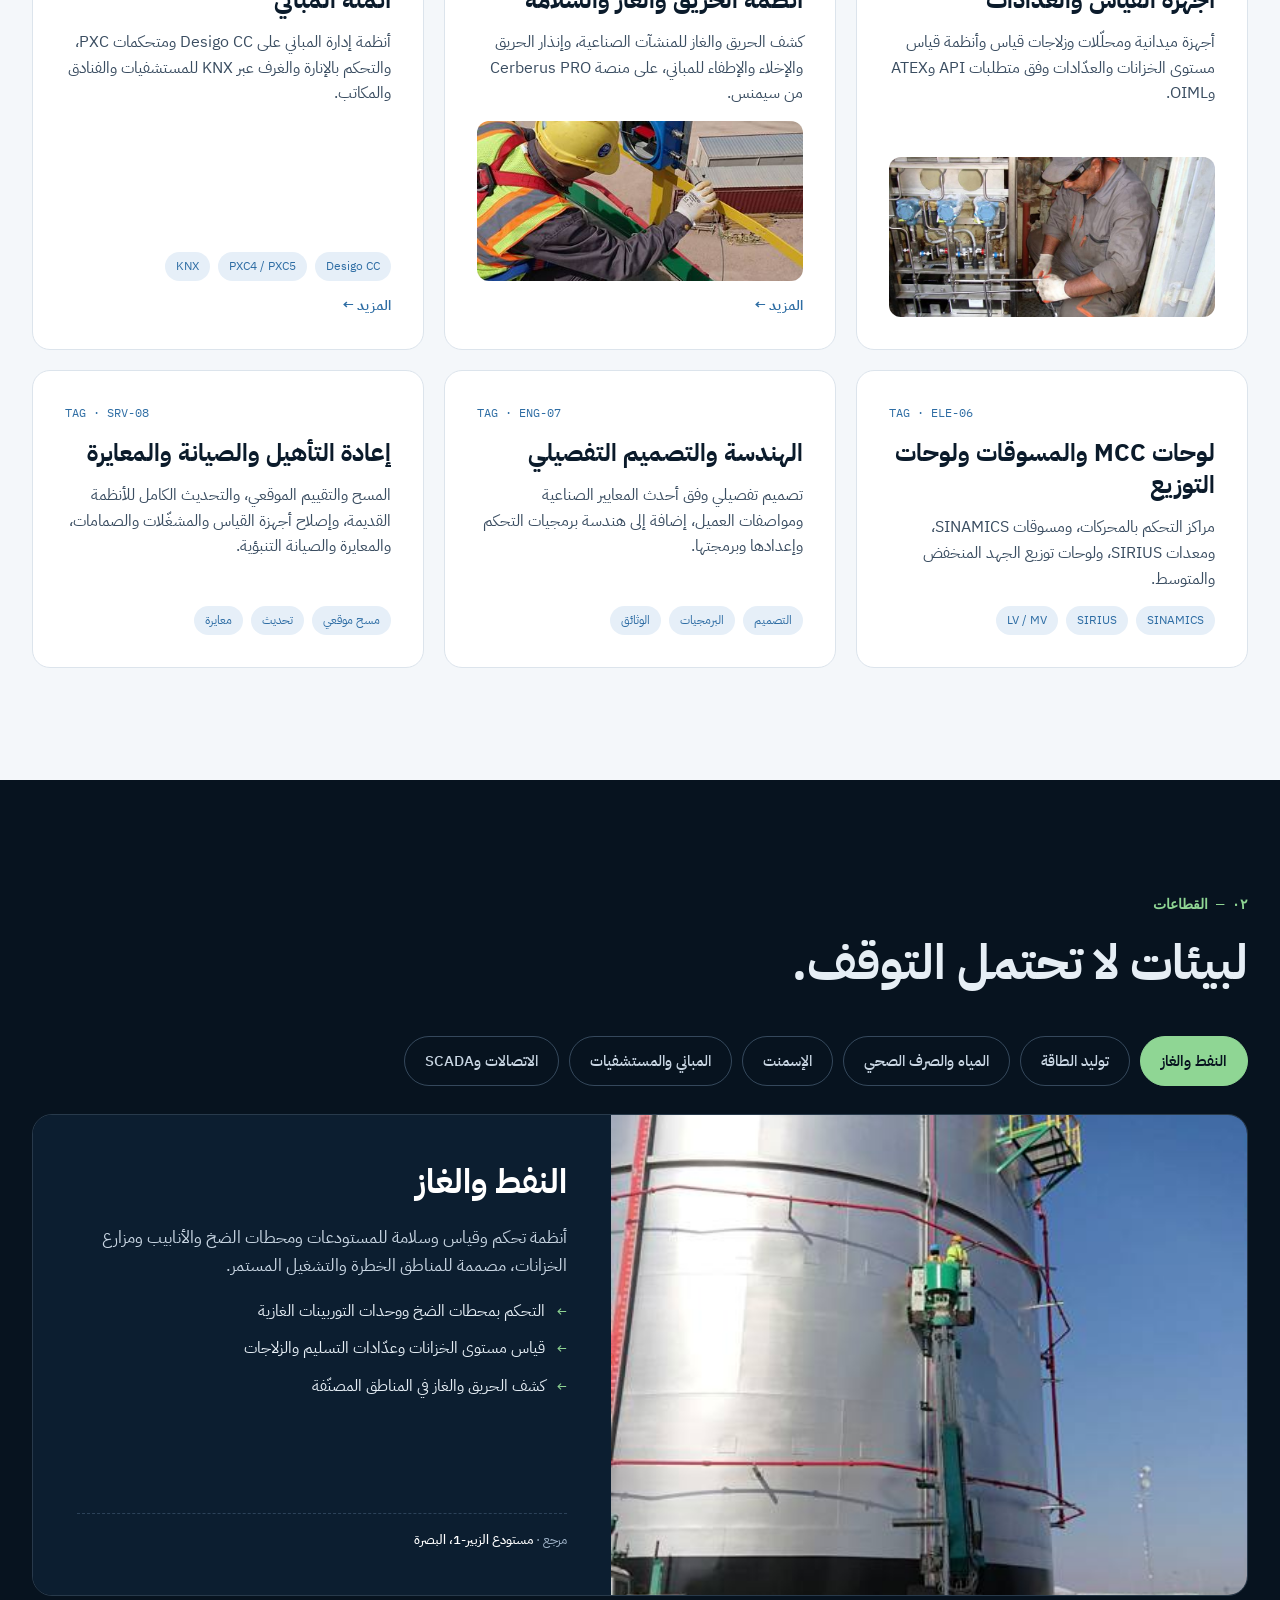
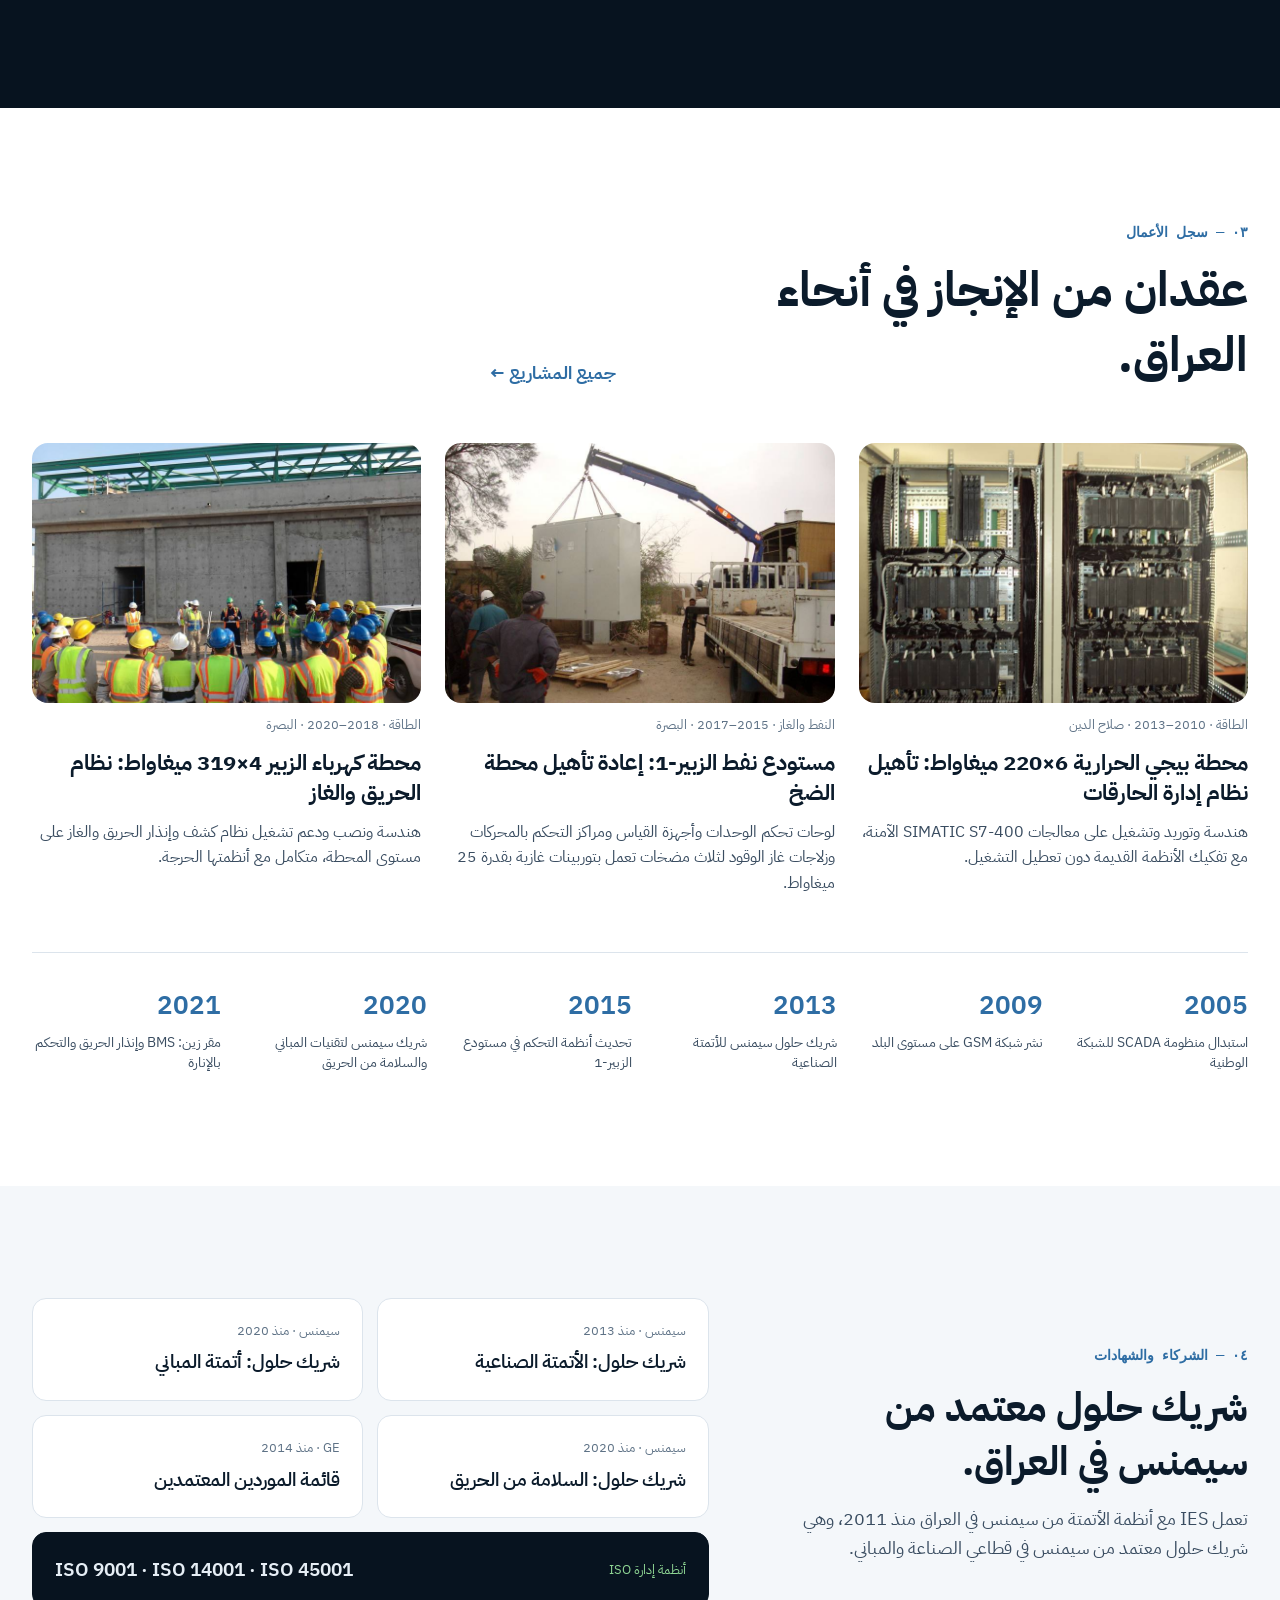
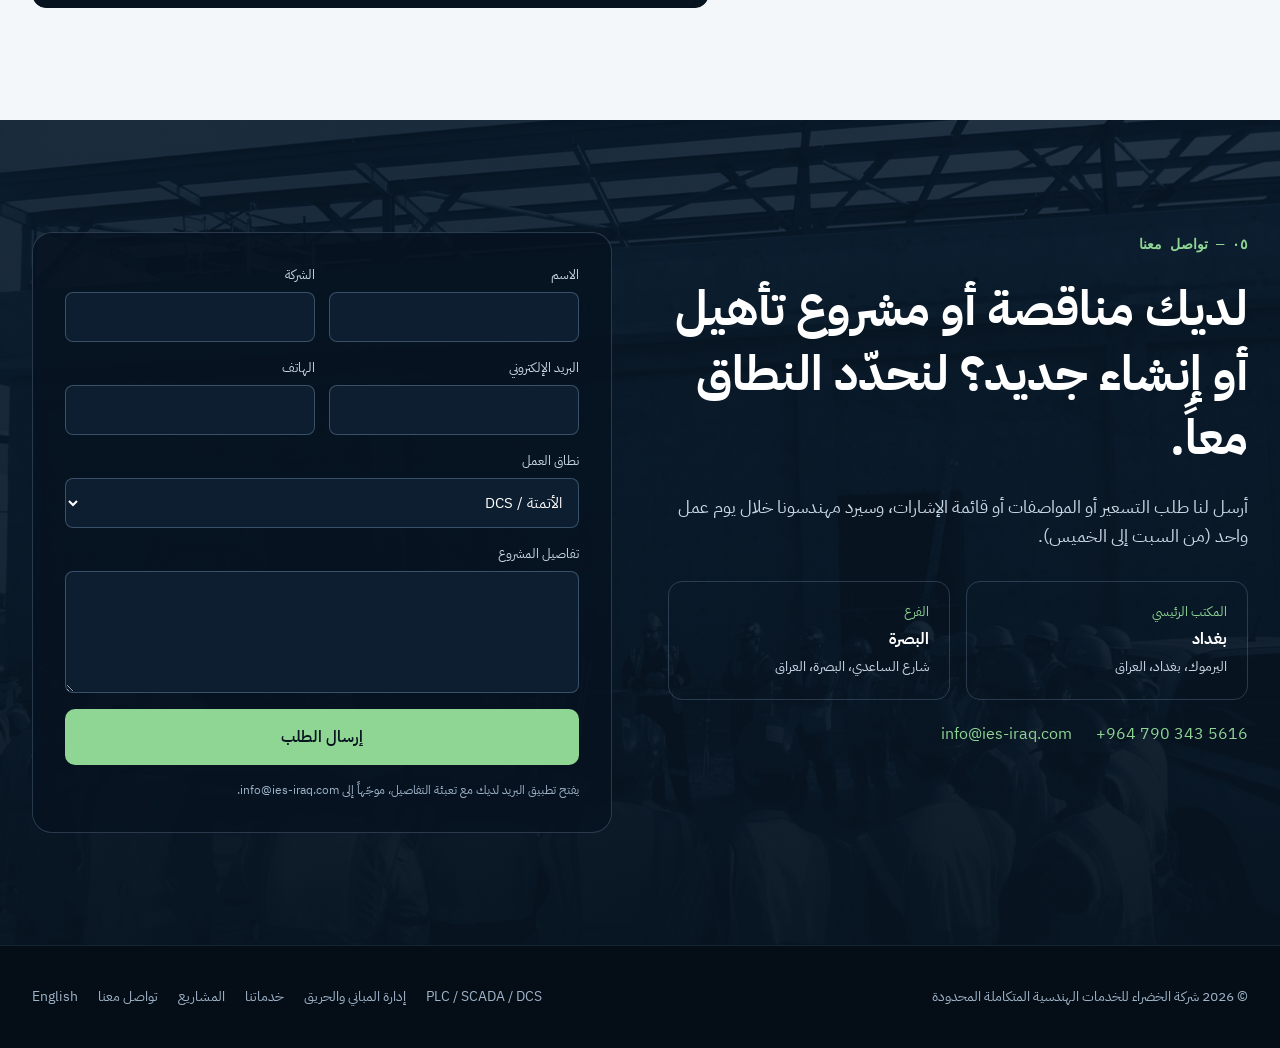
==== commit 178c3ec5: "Release IES-26-001-WEB-R6 (26.11.2026, Test): SCADA control-centre photo, 8 new gallery photos (EN+A" ====
--- a/ar/index.html
+++ b/ar/index.html
@@ -3,7 +3,7 @@
 <head>
 <meta charset="utf-8">
 <meta name="viewport" content="width=device-width, initial-scale=1">
-<meta name="ies-site-id" content="IES-26-001-WEB-R5">
+<meta name="ies-site-id" content="IES-26-001-WEB-R6">
 <meta name="ies-site-release" content="2026-11-26">
 <meta name="robots" content="noindex, nofollow">
 <meta name="ies-site-status" content="Test">
@@ -95,7 +95,7 @@
 <div class="chips"><span>لوحات التحكم</span><span>إدارة الحارقات</span><span>التحكم بالتوربينات</span></div>
 <a class="more" href="plc-scada-automation.html">المزيد ←</a></div>
 </article>
-<article class="card rv"><div class="tag">TAG · SCD-02</div><h3>أنظمة SCADA والتحكم عن بُعد</h3><p>وحدات RTU وربط مراكز التحكم ومنظومات SCADA على مستوى البلد لشبكات الكهرباء والأنابيب والمرافق.</p><img src="../assets/img/control-sm.jpg" alt="محطات عمل غرفة تحكم SCADA" loading="lazy" width="800" height="600"><a class="more" href="plc-scada-automation.html">المزيد ←</a></article>
+<article class="card rv"><div class="tag">TAG · SCD-02</div><h3>أنظمة SCADA والتحكم عن بُعد</h3><p>وحدات RTU وربط مراكز التحكم ومنظومات SCADA على مستوى البلد لشبكات الكهرباء والأنابيب والمرافق.</p><img src="../assets/img/scada-room-sm.jpg" alt="مركز تحكم SCADA مع شاشة جدارية" loading="lazy" width="800" height="600"><a class="more" href="plc-scada-automation.html">المزيد ←</a></article>
 <article class="card rv"><div class="tag">TAG · INS-03</div><h3>أجهزة القياس والعدّادات</h3><p>أجهزة ميدانية ومحلّلات وزلاجات قياس وأنظمة قياس مستوى الخزانات والعدّادات وفق متطلبات API وATEX وOIML.</p><img src="../assets/img/instr-sm.jpg" alt="فني يعمل على مرسلات الضغط" loading="lazy" width="800" height="534"></article>
 <article class="card rv"><div class="tag">TAG · FGS-04</div><h3>أنظمة الحريق والغاز والسلامة</h3><p>كشف الحريق والغاز للمنشآت الصناعية، وإنذار الحريق والإخلاء والإطفاء للمباني، على منصة Cerberus PRO من سيمنس.</p><img src="../assets/img/detector-sm.jpg" alt="تركيب كاشف غاز على خزان وقود" loading="lazy" width="450" height="800"><a class="more" href="bms-fire-safety.html">المزيد ←</a></article>
 <article class="card rv"><div class="tag">TAG · BMS-05</div><h3>أتمتة المباني</h3><p>أنظمة إدارة المباني على Desigo CC ومتحكمات PXC، والتحكم بالإنارة والغرف عبر KNX للمستشفيات والفنادق والمكاتب.</p><div class="chips"><span>Desigo CC</span><span>PXC4 / PXC5</span><span>KNX</span></div><a class="more" href="bms-fire-safety.html">المزيد ←</a></article>
@@ -124,7 +124,7 @@
 <div class="panel" role="tabpanel" id="p-wt" aria-labelledby="t-wt" hidden><img src="../assets/img/instr-sm.jpg" alt="مسارات القابلوات وأعمال النصب الحقلية" loading="lazy"><div class="in"><h3>المياه والصرف الصحي</h3><p>أنظمة PLC وSCADA لمحطات المعالجة وشبكات الضخ، مع تحكم مستقر بالجريان والضغط ومراقبة جودة المياه وضخ موفّر للطاقة.</p><ul><li>إعادة برمجة وتشغيل PLC محطات المعالجة</li><li>أجهزة قياس الجريان والمستوى والمحلّلات</li><li>المراقبة عن بُعد لمحطات الرفع</li></ul><div class="ref">مرجع · <b>وحدة معالجة المياه في محطة جنوب بغداد</b></div></div></div>
 <div class="panel" role="tabpanel" id="p-cm" aria-labelledby="t-cm" hidden><img src="../assets/img/cement-plant-sm.jpg" alt="داخل لوحة PLC" loading="lazy"><div class="in"><h3>الإسمنت</h3><p>التحكم بالأفران والمبرّدات والكسارات والمسوقات والموازين لمعامل الإسمنت، لضبط أدق لتدفق المواد ودرجات الحرارة ونسب الخلط.</p><ul><li>تحديث أنظمة التحكم بالموازين</li><li>أنظمة مسوقات التيار المستمر للأفران والمبرّدات</li><li>التحكم بالكسارات وآلات التكديس والاستعادة</li></ul><div class="ref">مرجع · <b>معامل سمنت كبيسة · كركوك · الفلوجة</b></div></div></div>
 <div class="panel" role="tabpanel" id="p-bd" aria-labelledby="t-bd" hidden><div class="in"><h3>المباني والمستشفيات</h3><p>أنظمة متكاملة لإدارة المباني وإنذار الحريق والإخلاء والتحكم بالإنارة للمستشفيات والمقرات والفنادق والمراكز التجارية، على منصة واحدة.</p><ul><li>إدارة المباني على Desigo CC بمتحكمات PXC</li><li>إنذار الحريق والإخلاء على Cerberus PRO</li><li>التحكم بالإنارة والغرف عبر KNX</li></ul><div class="ref">مرجع · <b>مقر زين · مستشفى النهروان، بغداد</b></div></div></div>
-<div class="panel" role="tabpanel" id="p-sc" aria-labelledby="t-sc" hidden><img src="../assets/img/control-sm.jpg" alt="مركز تحكم SCADA" loading="lazy"><div class="in"><h3>الاتصالات وSCADA</h3><p>منظومات SCADA على مستوى البلد، وربط مراكز التحكم، والبنية التحتية للاتصالات، من المسح الموقعي حتى التشغيل.</p><ul><li>وصلات ICCP / TASE.2 بين مراكز التحكم</li><li>إضافة وحدات RTU وتكاملها مع SCADA</li><li>نشر شبكات المايكرويف وGSM</li></ul><div class="ref">مرجع · <b>منظومة SCADA الوطنية · وصلة سد الموصل – مركز السيطرة الوطني</b></div></div></div>
+<div class="panel" role="tabpanel" id="p-sc" aria-labelledby="t-sc" hidden><img src="../assets/img/scada-room-sm.jpg" alt="مركز تحكم SCADA مع شاشة جدارية" loading="lazy"><div class="in"><h3>الاتصالات وSCADA</h3><p>منظومات SCADA على مستوى البلد، وربط مراكز التحكم، والبنية التحتية للاتصالات، من المسح الموقعي حتى التشغيل.</p><ul><li>وصلات ICCP / TASE.2 بين مراكز التحكم</li><li>إضافة وحدات RTU وتكاملها مع SCADA</li><li>نشر شبكات المايكرويف وGSM</li></ul><div class="ref">مرجع · <b>منظومة SCADA الوطنية · وصلة سد الموصل – مركز السيطرة الوطني</b></div></div></div>
 </div>
 </section>
 
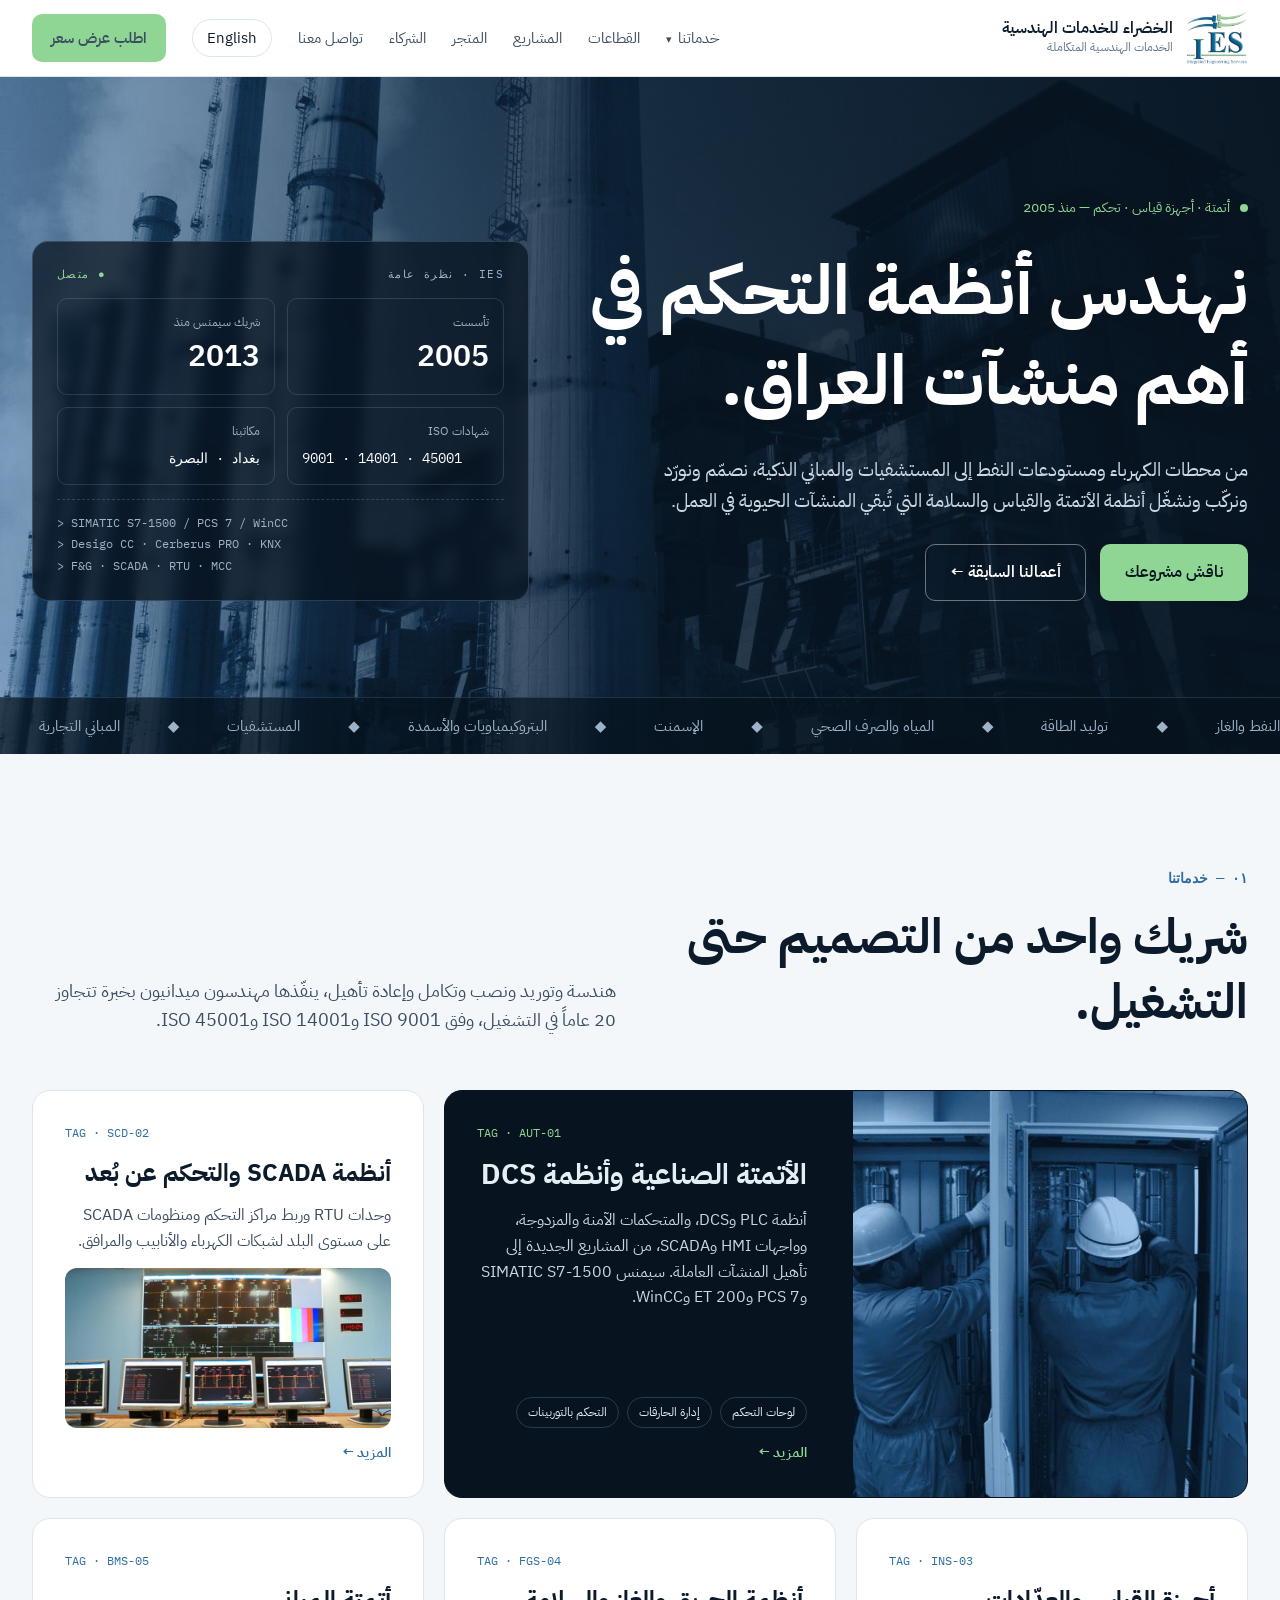
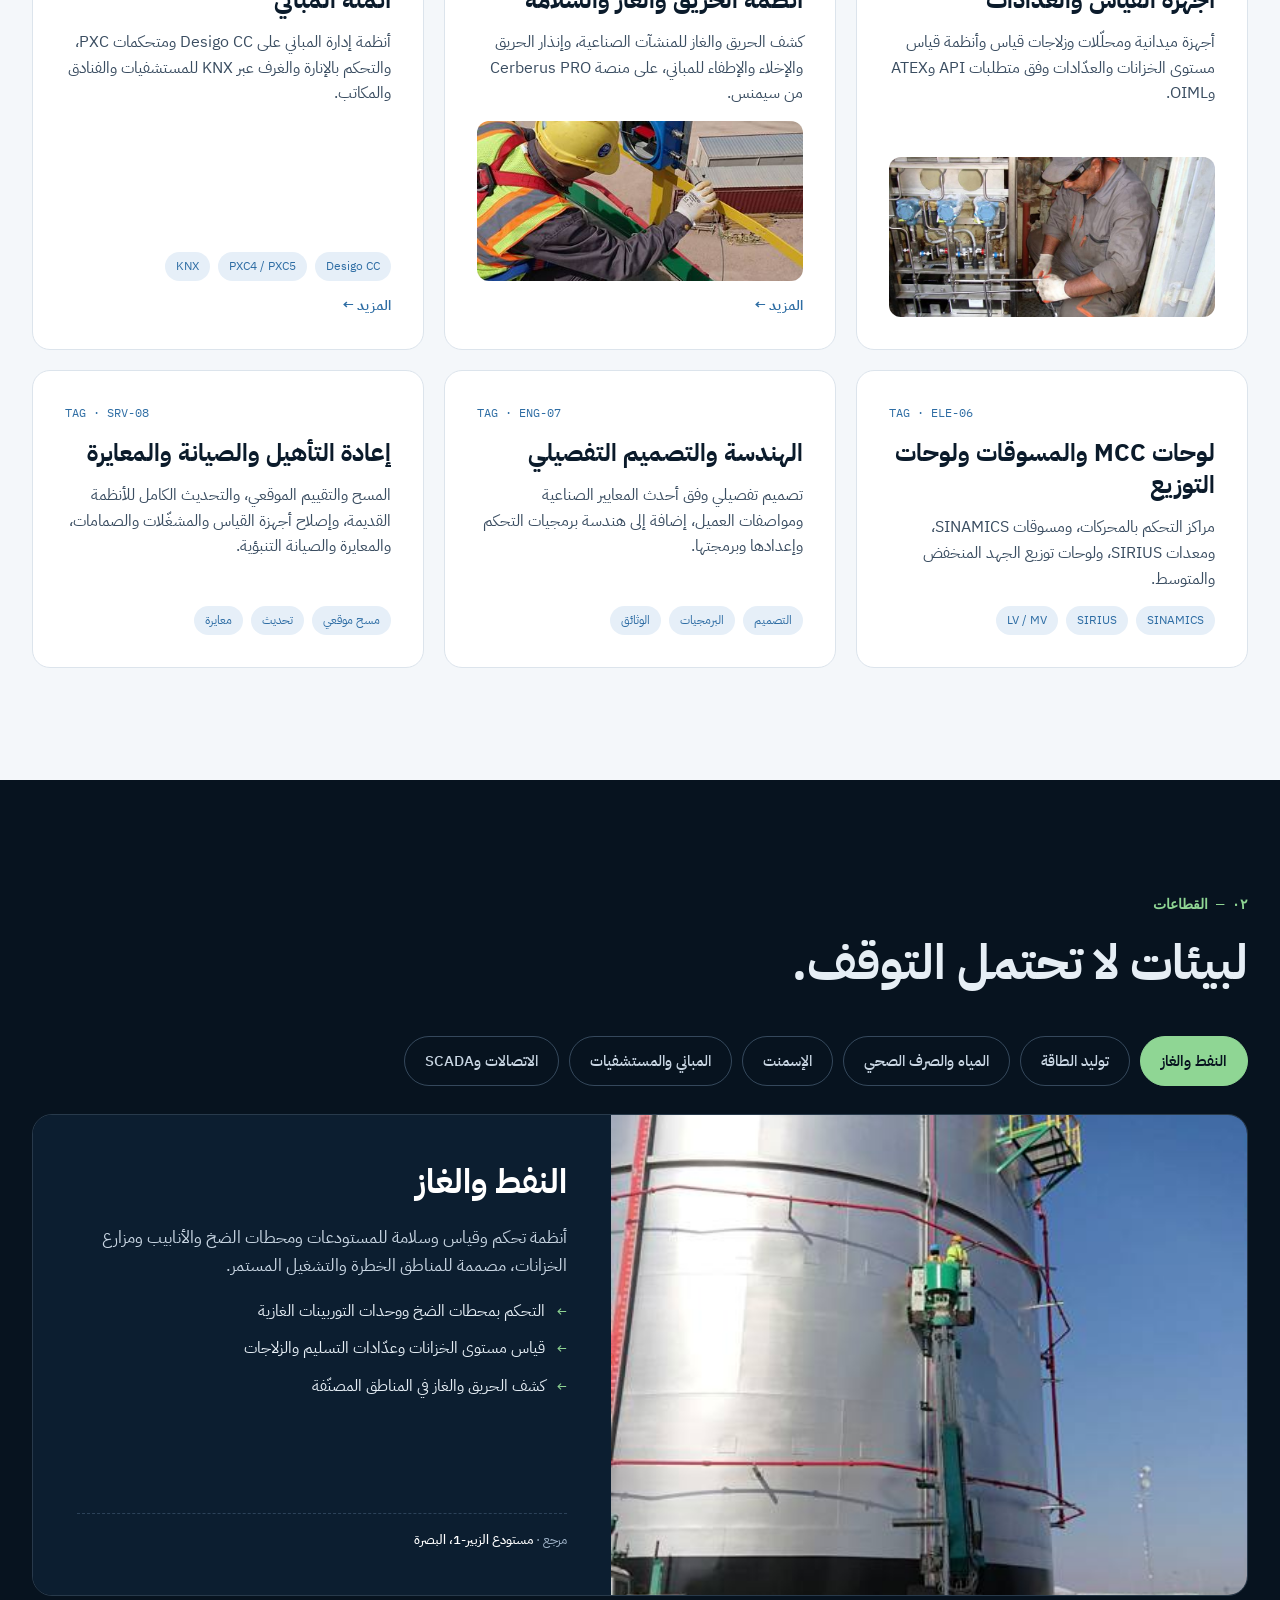
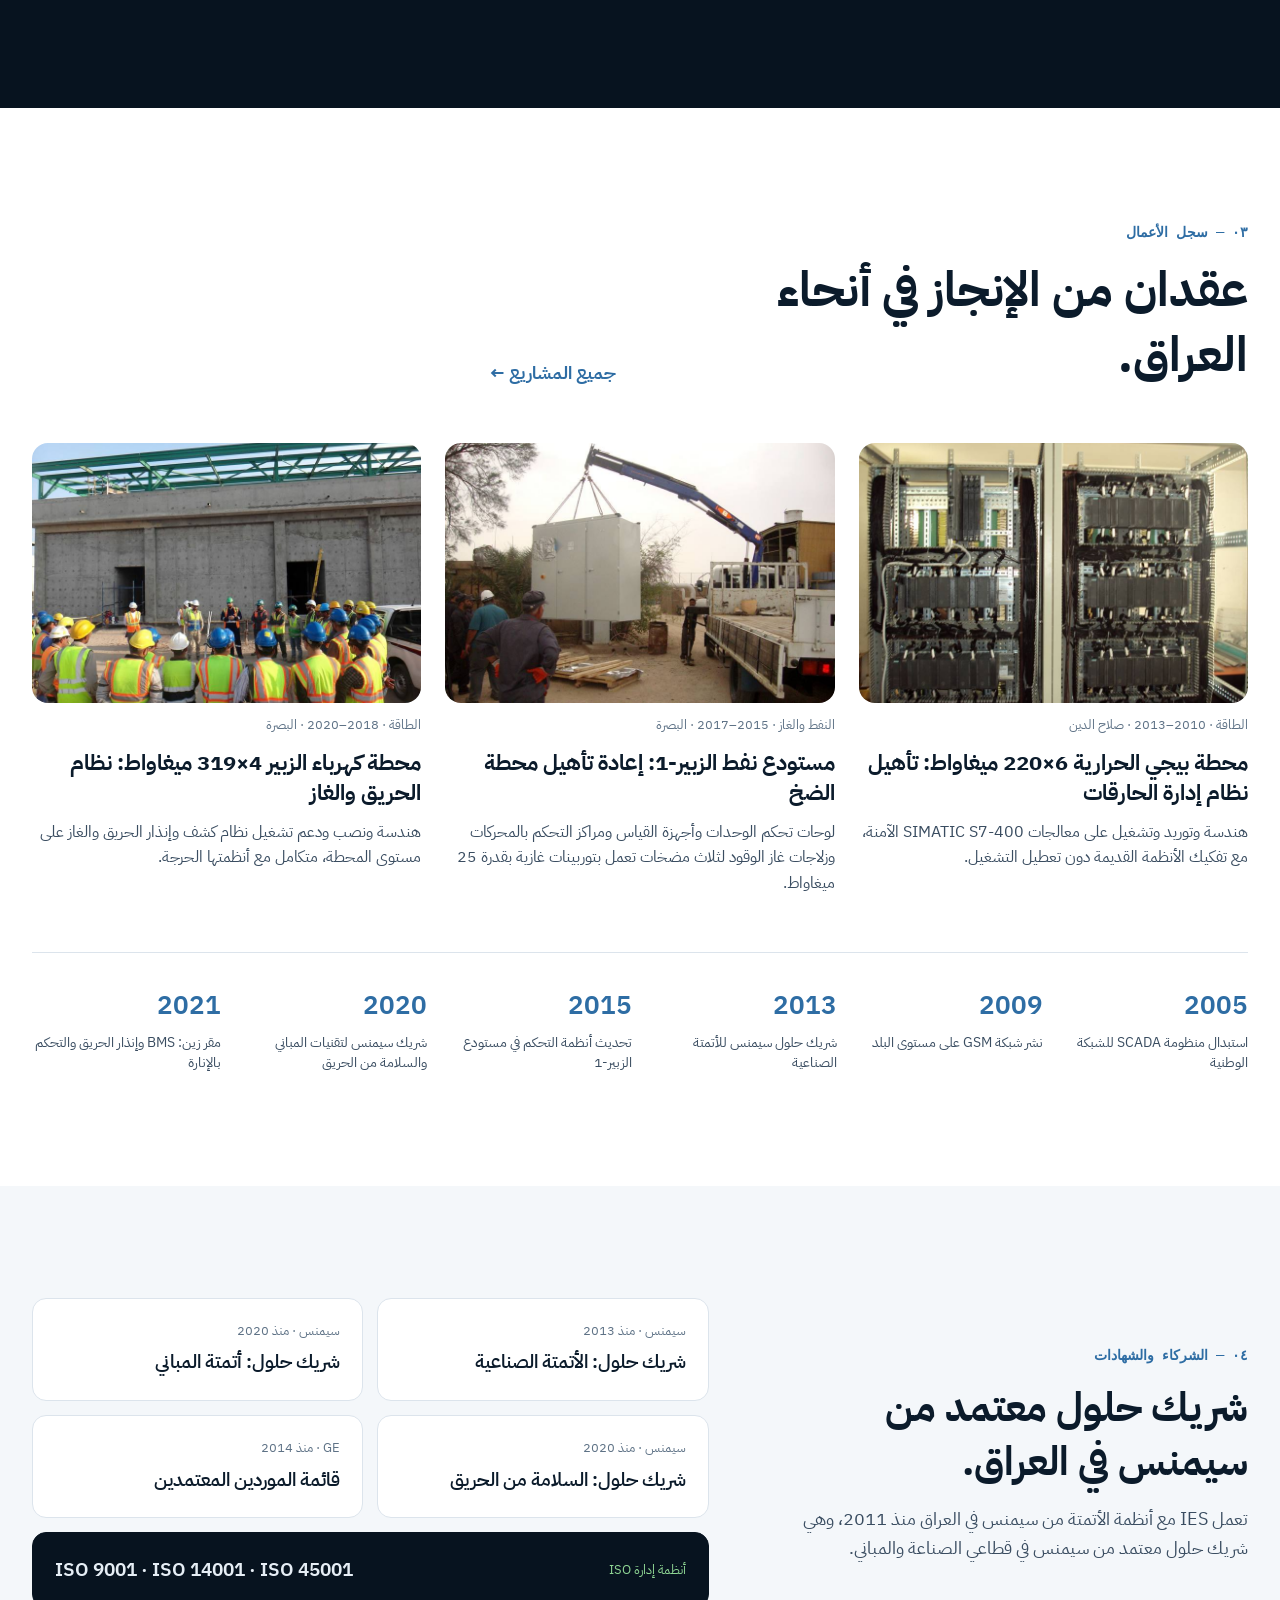
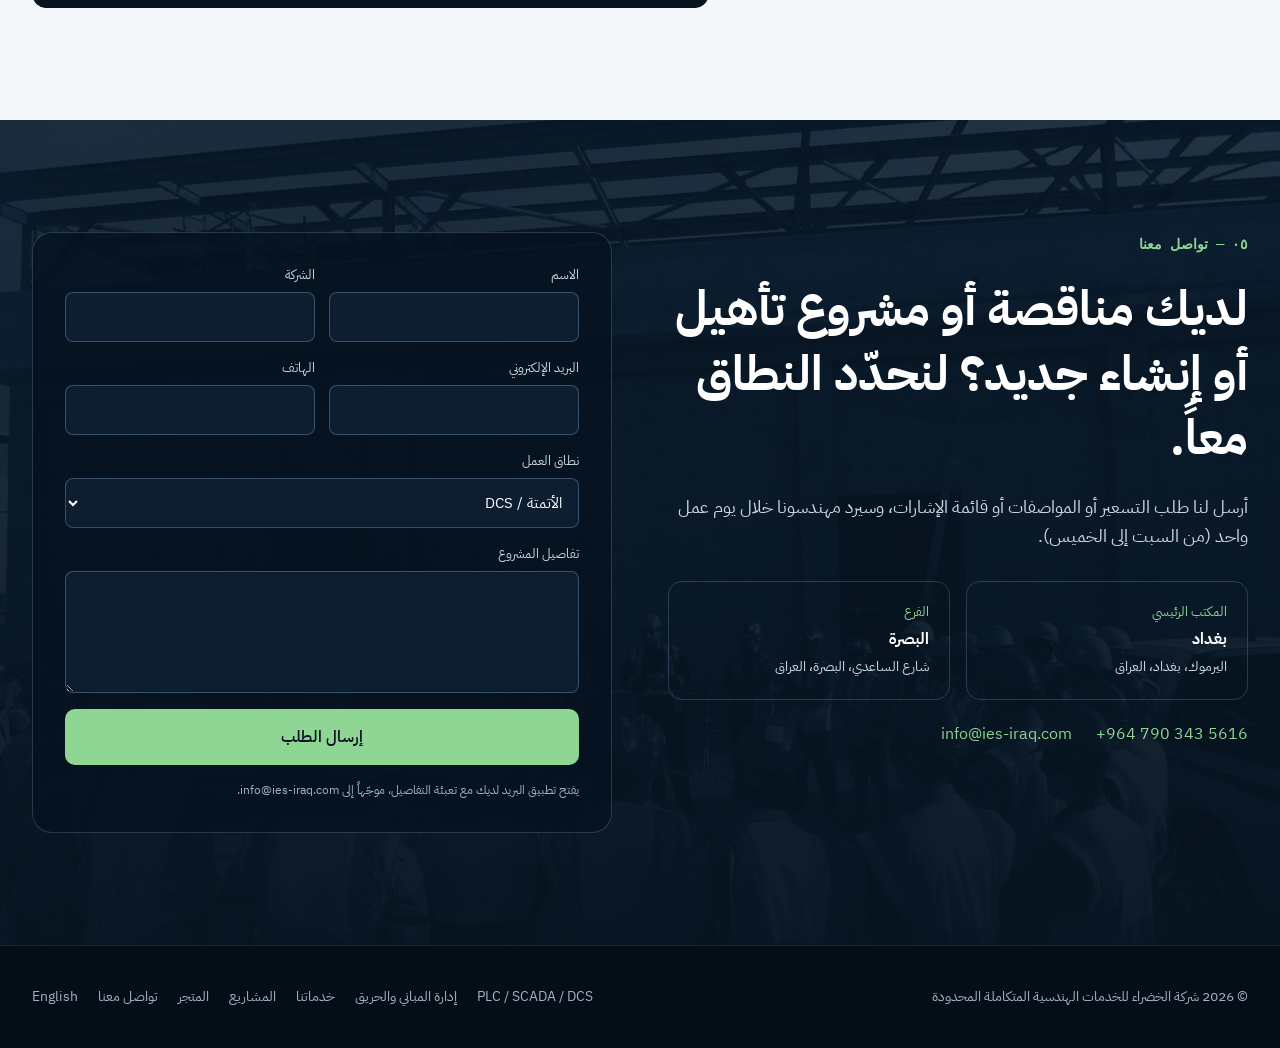
==== commit eb47b267: "Release IES-26-001-WEB-R7 (27.11.2026, Test): IES Store Phase 1 (quote-only) - /store and /ar/store:" ====
--- a/ar/index.html
+++ b/ar/index.html
@@ -3,8 +3,8 @@
 <head>
 <meta charset="utf-8">
 <meta name="viewport" content="width=device-width, initial-scale=1">
-<meta name="ies-site-id" content="IES-26-001-WEB-R6">
-<meta name="ies-site-release" content="2026-11-26">
+<meta name="ies-site-id" content="IES-26-001-WEB-R7">
+<meta name="ies-site-release" content="2026-11-27">
 <meta name="robots" content="noindex, nofollow">
 <meta name="ies-site-status" content="Test">
 <link rel="canonical" href="https://al-khadraa.ai/ar/">
@@ -18,7 +18,7 @@
 <link rel="preconnect" href="https://fonts.googleapis.com">
 <link rel="preconnect" href="https://fonts.gstatic.com" crossorigin>
 <link href="https://fonts.googleapis.com/css2?family=IBM+Plex+Sans+Arabic:wght@400;500;600;700&amp;family=IBM+Plex+Mono:wght@400;500&amp;family=Space+Grotesk:wght@600&amp;display=swap" rel="stylesheet">
-<link rel="stylesheet" href="../assets/css/style.css">
+<link rel="stylesheet" href="../assets/css/style.css?v=r7">
 <meta property="og:type" content="website">
 <meta property="og:site_name" content="Al-Khadraa IES">
 <meta property="og:title" content="الخضراء للخدمات الهندسية | أتمتة وتحكم في العراق">
@@ -45,6 +45,7 @@
 <div class="dd"><a class="dd-t" href="#capabilities" aria-haspopup="true">خدماتنا <span aria-hidden="true">▾</span></a><div class="dd-m"><a href="plc-scada-automation.html">PLC / SCADA / DCS</a><a href="bms-fire-safety.html">إدارة المباني والحريق</a><a href="#capabilities">جميع الخدمات</a></div></div>
 <a href="#industries">القطاعات</a>
 <a href="projects.html">المشاريع</a>
+<a href="store/">المتجر</a>
 <a href="#partners">الشركاء</a>
 <a href="#contact">تواصل معنا</a>
 <a class="lang" href="../" lang="en" hreflang="en">English</a>
@@ -200,9 +201,10 @@
 <footer class="ftr">
 <div class="wrap">
 <span>© <span class="yr">2026</span> شركة الخضراء للخدمات الهندسية المتكاملة المحدودة</span>
-<nav aria-label="روابط التذييل"><a href="plc-scada-automation.html">PLC / SCADA / DCS</a><a href="bms-fire-safety.html">إدارة المباني والحريق</a><a href="#capabilities">خدماتنا</a><a href="projects.html">المشاريع</a><a href="#contact">تواصل معنا</a><a href="../" lang="en">English</a></nav>
+<nav aria-label="روابط التذييل"><a href="plc-scada-automation.html">PLC / SCADA / DCS</a><a href="bms-fire-safety.html">إدارة المباني والحريق</a><a href="#capabilities">خدماتنا</a><a href="projects.html">المشاريع</a>
+<a href="store/">المتجر</a><a href="#contact">تواصل معنا</a><a href="../" lang="en">English</a></nav>
 </div>
 </footer>
-<script src="../assets/js/main.js"></script>
+<script src="../assets/js/main.js?v=r7"></script>
 </body>
 </html>
